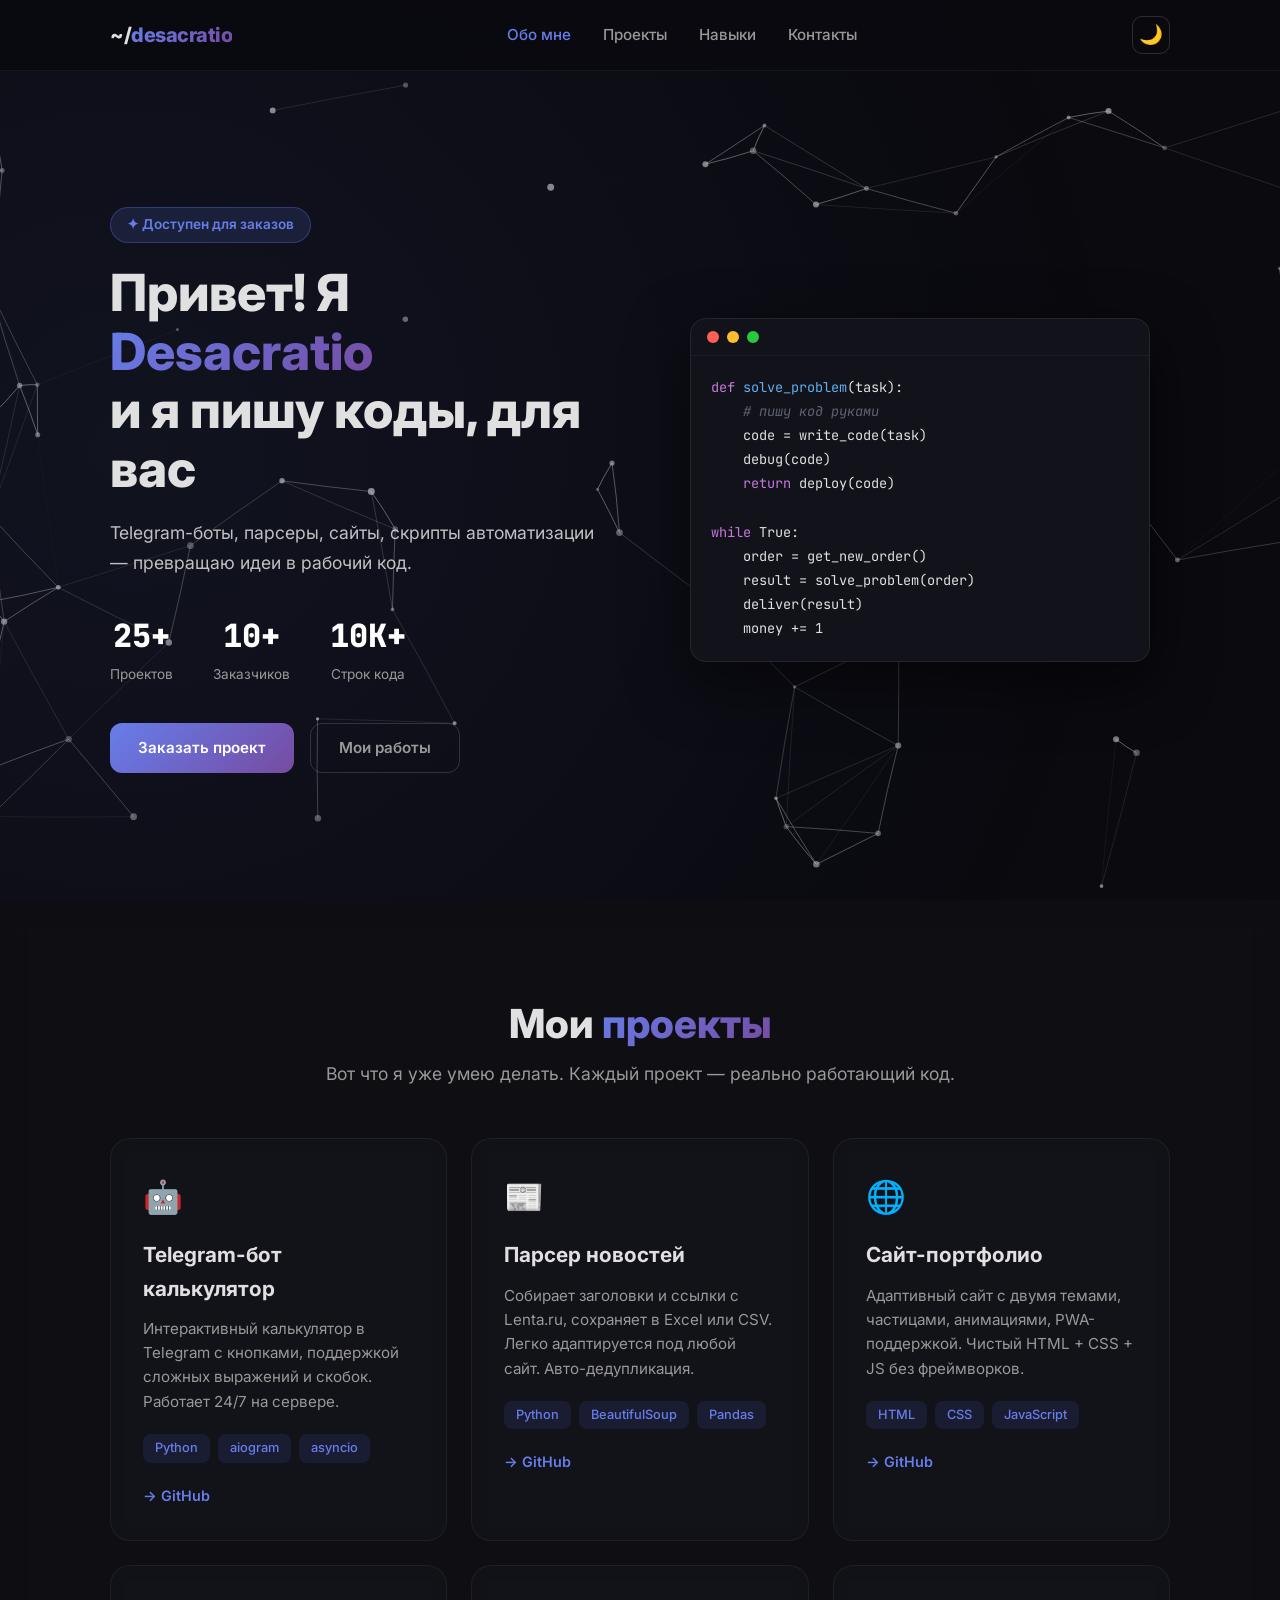
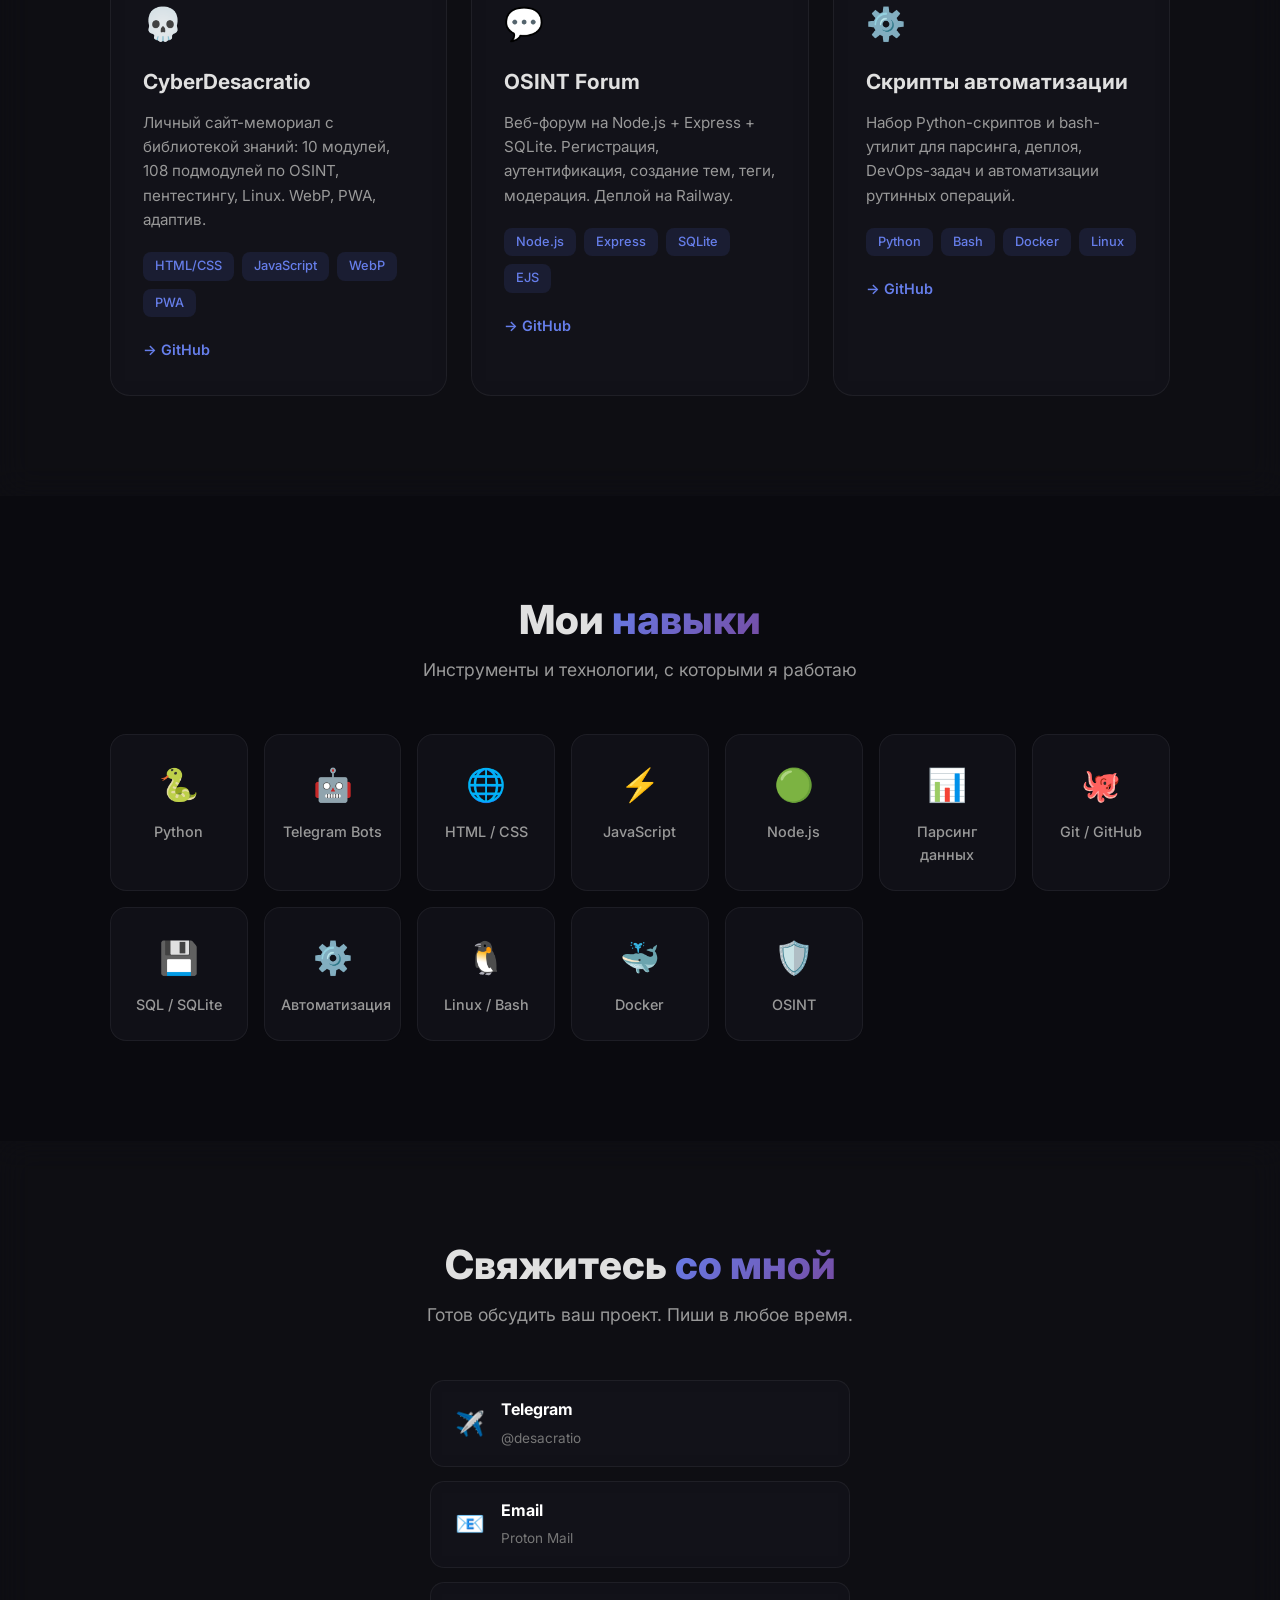
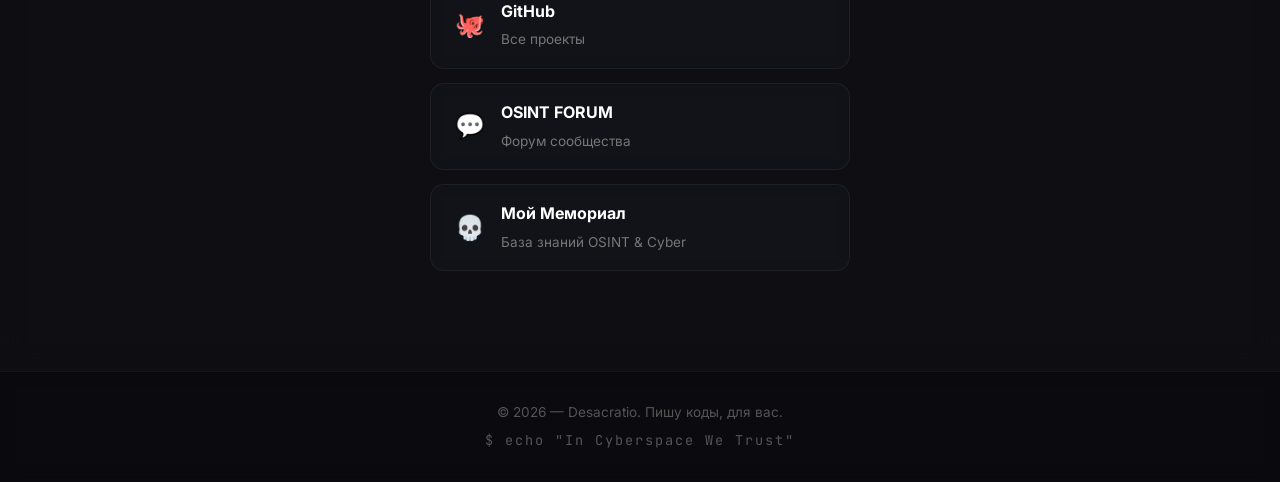
==== index.html @ 4b4a6202 "Initial commit: портфолио Desacratio" ====
<!DOCTYPE html>
<html lang="ru">
<head>
    <meta charset="UTF-8">
    <meta name="viewport" content="width=device-width, initial-scale=1.0, viewport-fit=cover">
    <meta name="theme-color" content="#0a0a0f" media="(prefers-color-scheme: dark)">
    <meta name="theme-color" content="#f0f0f8" media="(prefers-color-scheme: light)">
    <meta name="color-scheme" content="dark light">
    <meta name="description" content="Портфолио Desacratio — Telegram-боты, парсеры, сайты, скрипты автоматизации. Опыт 10+ проектов.">
    <meta name="keywords" content="программист, разработчик, Python, JavaScript, Telegram-боты, парсинг, портфолио">
    <meta name="author" content="Desacratio">
    <meta name="robots" content="index, follow">

    <!-- Favicon -->
    <link rel="icon" href="favicon.ico" sizes="any">
    <link rel="icon" href="assets/icons/favicon.svg" type="image/svg+xml">
    <link rel="apple-touch-icon" href="assets/icons/apple-touch-icon.png">
    <link rel="manifest" href="manifest.json">

    <!-- iOS / Safari -->
    <meta name="apple-mobile-web-app-capable" content="yes">
    <meta name="apple-mobile-web-app-status-bar-style" content="black-translucent">
    <meta name="apple-mobile-web-app-title" content="Desacratio">
    <meta name="format-detection" content="telephone=no">

    <!-- Windows / IE -->
    <meta name="application-name" content="Desacratio">
    <meta name="msapplication-TileColor" content="#0a0a0f">
    <meta name="msapplication-TileImage" content="assets/icons/android-chrome-192x192.png">

    <!-- Open Graph / Social -->
    <meta property="og:title" content="Desacratio — пишу коды для вас">
    <meta property="og:description" content="Telegram-боты, парсеры, сайты, скрипты автоматизации. 25+ проектов, 10+ заказчиков.">
    <meta property="og:type" content="website">
    <meta property="og:url" content="https://portfolioDesacratio.github.io/">
    <meta property="og:image" content="https://portfolioDesacratio.github.io/assets/images/og-preview.jpg">
    <meta property="og:image:width" content="1200">
    <meta property="og:image:height" content="630">
    <meta property="og:locale" content="ru_RU">

    <!-- Twitter Card -->
    <meta name="twitter:card" content="summary_large_image">
    <meta name="twitter:title" content="Desacratio — пишу коды для вас">
    <meta name="twitter:description" content="Telegram-боты, парсеры, сайты, скрипты автоматизации. 25+ проектов, 10+ заказчиков.">
    <meta name="twitter:image" content="https://portfolioDesacratio.github.io/assets/images/og-preview.jpg">

    <!-- Preload -->
    <link rel="preconnect" href="https://fonts.googleapis.com" crossorigin>
    <link rel="preconnect" href="https://fonts.gstatic.com" crossorigin>
    <link rel="preload" href="https://fonts.googleapis.com/css2?family=Inter:wght@400;500;600;700;800&family=JetBrains+Mono:wght@400;600&display=swap" as="style">

    <title>Desacratio | Пишу коды для вас</title>
    <link rel="stylesheet" href="style.css">
    <link href="https://fonts.googleapis.com/css2?family=Inter:wght@400;500;600;700;800&family=JetBrains+Mono:wght@400;600&display=swap" rel="stylesheet">
</head>
<body>
    <canvas id="particlesCanvas" aria-hidden="true"></canvas>

    <!-- ===== NAVBAR ===== -->
    <nav class="navbar" role="navigation" aria-label="Основная навигация">
        <div class="container">
            <div class="logo">~/<span class="highlight">desacratio</span></div>
            <ul class="nav-links" id="navLinks" role="menubar">
                <li role="none"><a href="#about" role="menuitem">Обо мне</a></li>
                <li role="none"><a href="#projects" role="menuitem">Проекты</a></li>
                <li role="none"><a href="#skills" role="menuitem">Навыки</a></li>
                <li role="none"><a href="#contact" role="menuitem">Контакты</a></li>
            </ul>
            <div class="nav-right">
                <button class="theme-toggle" id="themeToggle" type="button" aria-label="Сменить тему">🌙</button>
                <button class="burger" id="burgerBtn" type="button" aria-label="Открыть меню" aria-expanded="false">
                    <span></span><span></span><span></span>
                </button>
            </div>
        </div>
    </nav>

    <!-- ===== HERO ===== -->
    <section class="hero" id="about" aria-label="Главный экран">
        <div class="container">
            <div class="hero-content">
                <div class="hero-badge">✦ Доступен для заказов</div>
                <h1>Привет! Я <span class="highlight">Desacratio</span><br>и я пишу коды, для вас</h1>
                <p class="hero-subtitle">
                    Telegram-боты, парсеры, сайты, скрипты автоматизации —
                    превращаю идеи в рабочий код.
                </p>
                <div class="hero-stats">
                    <div class="stat">
                        <span class="stat-number" id="projectsCount">0</span>
                        <span class="stat-label">Проектов</span>
                    </div>
                    <div class="stat">
                        <span class="stat-number" id="clientsCount">0</span>
                        <span class="stat-label">Заказчиков</span>
                    </div>
                    <div class="stat">
                        <span class="stat-number" id="linesCount">0</span>
                        <span class="stat-label">Строк кода</span>
                    </div>
                </div>
                <div class="hero-actions">
                    <a href="#contact" class="btn btn-primary">Заказать проект</a>
                    <a href="#projects" class="btn btn-outline">Мои работы</a>
                </div>
            </div>
            <div class="hero-code">
                <div class="code-window">
                    <div class="code-header">
                        <span class="dot red"></span>
                        <span class="dot yellow"></span>
                        <span class="dot green"></span>
                    </div>
                    <pre><code><span class="keyword">def</span> <span class="function">solve_problem</span>(task):
    <span class="comment"># пишу код руками</span>
    code = write_code(task)
    debug(code)
    <span class="keyword">return</span> deploy(code)

<span class="keyword">while</span> True:
    order = get_new_order()
    result = solve_problem(order)
    deliver(result)
    money += 1</code></pre>
                </div>
            </div>
        </div>
    </section>

    <!-- ===== PROJECTS ===== -->
    <section class="projects" id="projects" aria-label="Мои проекты">
        <div class="container">
            <h2 class="section-title">Мои <span class="highlight">проекты</span></h2>
            <p class="section-subtitle">Вот что я уже умею делать. Каждый проект — реально работающий код.</p>
            <div class="projects-grid">

                <!-- 1. Telegram Bot Calculator -->
                <div class="project-card">
                    <div class="project-icon">🤖</div>
                    <h3>Telegram-бот калькулятор</h3>
                    <p class="project-desc">
                        Интерактивный калькулятор в Telegram с кнопками, поддержкой
                        сложных выражений и скобок. Работает 24/7 на сервере.
                    </p>
                    <div class="project-tech">
                        <span>Python</span>
                        <span>aiogram</span>
                        <span>asyncio</span>
                    </div>
                    <a href="https://github.com/portfolioDesacratio/ProjectsPortfolio/tree/main/telegram-bot-calculator" class="project-link" target="_blank" rel="noopener">→ GitHub</a>
                </div>

                <!-- 2. News Parser -->
                <div class="project-card">
                    <div class="project-icon">📰</div>
                    <h3>Парсер новостей</h3>
                    <p class="project-desc">
                        Собирает заголовки и ссылки с Lenta.ru, сохраняет в Excel
                        или CSV. Легко адаптируется под любой сайт. Авто-дедупликация.
                    </p>
                    <div class="project-tech">
                        <span>Python</span>
                        <span>BeautifulSoup</span>
                        <span>Pandas</span>
                    </div>
                    <a href="https://github.com/portfolioDesacratio/ProjectsPortfolio/tree/main/news-parser" class="project-link" target="_blank" rel="noopener">→ GitHub</a>
                </div>

                <!-- 3. Сайт-портфолио (этот сайт) -->
                <div class="project-card">
                    <div class="project-icon">🌐</div>
                    <h3>Сайт-портфолио</h3>
                    <p class="project-desc">
                        Адаптивный сайт с двумя темами, частицами, анимациями,
                        PWA-поддержкой. Чистый HTML + CSS + JS без фреймворков.
                    </p>
                    <div class="project-tech">
                        <span>HTML</span>
                        <span>CSS</span>
                        <span>JavaScript</span>
                    </div>
                    <a href="https://github.com/portfolioDesacratio/ProjectsPortfolio/tree/main/portfolio-site" class="project-link" target="_blank" rel="noopener">→ GitHub</a>
                </div>

                <!-- 4. CyberDesacratio (Memorial) -->
                <div class="project-card">
                    <div class="project-icon">💀</div>
                    <h3>CyberDesacratio</h3>
                    <p class="project-desc">
                        Личный сайт-мемориал с библиотекой знаний: 10 модулей,
                        108 подмодулей по OSINT, пентестингу, Linux. WebP, PWA, адаптив.
                    </p>
                    <div class="project-tech">
                        <span>HTML/CSS</span>
                        <span>JavaScript</span>
                        <span>WebP</span>
                        <span>PWA</span>
                    </div>
                    <a href="https://github.com/portfolioDesacratio/memorialDesacratio" class="project-link" target="_blank" rel="noopener">→ GitHub</a>
                </div>

                <!-- 5. OSINT Forum -->
                <div class="project-card">
                    <div class="project-icon">💬</div>
                    <h3>OSINT Forum</h3>
                    <p class="project-desc">
                        Веб-форум на Node.js + Express + SQLite. Регистрация,
                        аутентификация, создание тем, теги, модерация. Деплой на Railway.
                    </p>
                    <div class="project-tech">
                        <span>Node.js</span>
                        <span>Express</span>
                        <span>SQLite</span>
                        <span>EJS</span>
                    </div>
                    <a href="https://github.com/portfolioDesacratio?tab=repositories" class="project-link" target="_blank" rel="noopener">→ GitHub</a>
                </div>

                <!-- 6. Скрипты и утилиты -->
                <div class="project-card">
                    <div class="project-icon">⚙️</div>
                    <h3>Скрипты автоматизации</h3>
                    <p class="project-desc">
                        Набор Python-скриптов и bash-утилит для парсинга,
                        деплоя, DevOps-задач и автоматизации рутинных операций.
                    </p>
                    <div class="project-tech">
                        <span>Python</span>
                        <span>Bash</span>
                        <span>Docker</span>
                        <span>Linux</span>
                    </div>
                    <a href="https://github.com/portfolioDesacratio?tab=repositories" class="project-link" target="_blank" rel="noopener">→ GitHub</a>
                </div>

            </div>
        </div>
    </section>

    <!-- ===== SKILLS ===== -->
    <section class="skills" id="skills" aria-label="Мои навыки">
        <div class="container">
            <h2 class="section-title">Мои <span class="highlight">навыки</span></h2>
            <p class="section-subtitle">Инструменты и технологии, с которыми я работаю</p>
            <div class="skills-grid">
                <div class="skill-item">
                    <div class="skill-icon">🐍</div>
                    <span>Python</span>
                </div>
                <div class="skill-item">
                    <div class="skill-icon">🤖</div>
                    <span>Telegram Bots</span>
                </div>
                <div class="skill-item">
                    <div class="skill-icon">🌐</div>
                    <span>HTML / CSS</span>
                </div>
                <div class="skill-item">
                    <div class="skill-icon">⚡</div>
                    <span>JavaScript</span>
                </div>
                <div class="skill-item">
                    <div class="skill-icon">🟢</div>
                    <span>Node.js</span>
                </div>
                <div class="skill-item">
                    <div class="skill-icon">📊</div>
                    <span>Парсинг данных</span>
                </div>
                <div class="skill-item">
                    <div class="skill-icon">🐙</div>
                    <span>Git / GitHub</span>
                </div>
                <div class="skill-item">
                    <div class="skill-icon">💾</div>
                    <span>SQL / SQLite</span>
                </div>
                <div class="skill-item">
                    <div class="skill-icon">⚙️</div>
                    <span>Автоматизация</span>
                </div>
                <div class="skill-item">
                    <div class="skill-icon">🐧</div>
                    <span>Linux / Bash</span>
                </div>
                <div class="skill-item">
                    <div class="skill-icon">🐳</div>
                    <span>Docker</span>
                </div>
                <div class="skill-item">
                    <div class="skill-icon">🛡️</div>
                    <span>OSINT</span>
                </div>
            </div>
        </div>
    </section>

    <!-- ===== CONTACT ===== -->
    <section class="contact" id="contact" aria-label="Контакты">
        <div class="container">
            <h2 class="section-title">Свяжитесь <span class="highlight">со мной</span></h2>
            <p class="section-subtitle">Готов обсудить ваш проект. Пиши в любое время.</p>
            <div class="contact-links">

                <a href="https://t.me/desacratio" class="contact-card" target="_blank" rel="noopener">
                    <div class="contact-icon">✈️</div>
                    <div>
                        <strong>Telegram</strong>
                        <span>@desacratio</span>
                    </div>
                </a>

                <a href="mailto:aleksandrzaicev114@proton.me" class="contact-card" target="_blank" rel="noopener">
                    <div class="contact-icon">📧</div>
                    <div>
                        <strong>Email</strong>
                        <span>Proton Mail</span>
                    </div>
                </a>

                <a href="https://github.com/portfolioDesacratio" class="contact-card" target="_blank" rel="noopener">
                    <div class="contact-icon">🐙</div>
                    <div>
                        <strong>GitHub</strong>
                        <span>Все проекты</span>
                    </div>
                </a>

                <a href="https://osint-forum-production.up.railway.app/" class="contact-card" target="_blank" rel="noopener">
                    <div class="contact-icon">💬</div>
                    <div>
                        <strong>OSINT FORUM</strong>
                        <span>Форум сообщества</span>
                    </div>
                </a>

                <a href="https://memorialDesacratio.github.io/" class="contact-card" target="_blank" rel="noopener">
                    <div class="contact-icon">💀</div>
                    <div>
                        <strong>Мой Мемориал</strong>
                        <span>База знаний OSINT & Cyber</span>
                    </div>
                </a>

            </div>
        </div>
    </section>

    <!-- ===== FOOTER ===== -->
    <footer class="footer" role="contentinfo">
        <div class="container">
            <p>&copy; 2026 — Desacratio. Пишу коды, для вас.</p>
            <p class="footer-motto">$ echo "In Cyberspace We Trust"</p>
        </div>
    </footer>

    <!-- ===== MODAL ===== -->
    <div class="modal-overlay" id="projectModal" role="dialog" aria-modal="true" aria-label="Детали проекта">
        <div class="modal">
            <div class="modal-header">
                <h2 id="modalTitle">Проект</h2>
                <button class="modal-close" id="modalClose" aria-label="Закрыть">&times;</button>
            </div>
            <div class="modal-body" id="modalBody">
            </div>
        </div>
    </div>

    <script src="script.js"></script>
    <script>
    if ('serviceWorker' in navigator) {
        navigator.serviceWorker.register('/sw.js');
    }
    </script>
</body>
</html>
---- style.css ----
/* ===== СБРОС ===== */
*, *::before, *::after {
    margin: 0;
    padding: 0;
    box-sizing: border-box;
}

html {
    scroll-behavior: smooth;
    -webkit-text-size-adjust: 100%;
    -moz-text-size-adjust: 100%;
    text-size-adjust: 100%;
}

/* ===== ТЕМЫ ===== */
:root {
    --bg: #0a0a0f;
    --bg-soft: #12121a;
    --text: #e0e0e0;
    --text-muted: #999;
    --text-dim: #777;
    --border: rgba(255,255,255,0.06);
    --border-light: rgba(255,255,255,0.15);
    --card-bg: rgba(18,18,26,0.78);
    --card-bg-solid: #12121a;
    --nav-bg: rgba(10,10,15,0.88);
    --nav-border: rgba(255,255,255,0.05);
    --burger-color: #fff;
    --hero-glow: rgba(102,126,234,0.08);
    --shadow: 0 12px 40px rgba(0,0,0,0.5);
    --footer-border: rgba(255,255,255,0.05);
    --footer-text: #555;
    --code-bg: #12121a;
    --code-border: rgba(255,255,255,0.08);
    --code-text: #e0e0e0;
    --stat-color: #fff;
    --section-alt: rgba(255,255,255,0.02);
    --tag-bg: rgba(102,126,234,0.12);
    --skill-hover: rgba(102,126,234,0.3);
    --contact-bg: rgba(18,18,26,0.78);
    --contact-border: rgba(255,255,255,0.06);
    --contact-strong: #fff;
    --accent1: #667eea;
    --accent2: #764ba2;
    --accent-gradient: linear-gradient(135deg, #667eea, #764ba2);
    --selection: rgba(102,126,234,0.3);
    --scrollbar-bg: #0a0a0f;
    --scrollbar-thumb: #333;
    --modal-bg: rgba(0,0,0,0.8);
    --glass-blur: 16px;
    --sat: env(safe-area-inset-top, 0px);
    --sar: env(safe-area-inset-right, 0px);
    --sab: env(safe-area-inset-bottom, 0px);
    --sal: env(safe-area-inset-left, 0px);
}

body[data-theme="light"] {
    --bg: #f0f0f8;
    --bg-soft: #ffffff;
    --text: #1a1a2e;
    --text-muted: #555;
    --text-dim: #888;
    --border: rgba(0,0,0,0.08);
    --border-light: rgba(0,0,0,0.12);
    --card-bg: rgba(255,255,255,0.88);
    --card-bg-solid: #ffffff;
    --nav-bg: rgba(240,240,248,0.92);
    --nav-border: rgba(0,0,0,0.06);
    --burger-color: #1a1a2e;
    --hero-glow: rgba(102,126,234,0.05);
    --shadow: 0 12px 40px rgba(0,0,0,0.08);
    --footer-border: rgba(0,0,0,0.06);
    --footer-text: #999;
    --code-bg: #f5f5ff;
    --code-border: rgba(0,0,0,0.08);
    --code-text: #1a1a2e;
    --stat-color: #1a1a2e;
    --section-alt: rgba(0,0,0,0.02);
    --tag-bg: rgba(102,126,234,0.08);
    --skill-hover: rgba(102,126,234,0.2);
    --contact-bg: rgba(255,255,255,0.9);
    --contact-border: rgba(0,0,0,0.08);
    --contact-strong: #1a1a2e;
    --selection: rgba(102,126,234,0.2);
    --scrollbar-bg: #f0f0f8;
    --scrollbar-thumb: #ccc;
    --modal-bg: rgba(0,0,0,0.5);
}

body {
    font-family: 'Inter', -apple-system, BlinkMacSystemFont, 'Segoe UI', Roboto, sans-serif;
    background: var(--bg);
    color: var(--text);
    line-height: 1.6;
    overflow-x: hidden;
    transition: background 0.3s ease, color 0.3s ease;
    min-height: 100vh;
    min-height: 100dvh;
    padding-top: var(--sat);
    padding-right: var(--sar);
    padding-bottom: var(--sab);
    padding-left: var(--sal);
}

/* ===== СКРОЛЛБАР ===== */
::-webkit-scrollbar { width: 8px; }
::-webkit-scrollbar-track { background: var(--scrollbar-bg); }
::-webkit-scrollbar-thumb { background: var(--scrollbar-thumb); border-radius: 4px; }
::-webkit-scrollbar-thumb:hover { background: var(--accent1); }
::selection { background: var(--selection); }

/* ===== ЧАСТИЦЫ ===== */
#particlesCanvas {
    position: fixed;
    top: 0;
    left: 0;
    width: 100%;
    height: 100%;
    z-index: 0;
    pointer-events: none;
    opacity: 0.75;
    transition: opacity 0.3s;
    will-change: transform;
}

/* ===== КОНТЕЙНЕР ===== */
.container {
    max-width: 1100px;
    margin: 0 auto;
    padding: 0 20px;
    position: relative;
    z-index: 1;
}

/* ===== АКЦЕНТ ===== */
.highlight {
    background: linear-gradient(135deg, #667eea, #764ba2);
    -webkit-background-clip: text;
    -webkit-text-fill-color: transparent;
    background-clip: text;
}

/* ===== ЗАГОЛОВКИ ===== */
.section-title {
    font-size: 2.5rem;
    font-weight: 800;
    text-align: center;
    margin-bottom: 12px;
    line-height: 1.2;
}

.section-subtitle {
    text-align: center;
    color: var(--text-muted);
    font-size: 1.1rem;
    margin-bottom: 50px;
}

/* ========== NAVBAR ========== */
.navbar {
    position: fixed;
    top: 0;
    left: 0;
    right: 0;
    z-index: 1000;
    background: var(--nav-bg);
    backdrop-filter: blur(20px) saturate(1.2);
    -webkit-backdrop-filter: blur(20px) saturate(1.2);
    border-bottom: 1px solid var(--nav-border);
    padding: 16px 0;
    padding-top: calc(16px + var(--sat));
    transition: background 0.3s, border-color 0.3s;
}

.navbar .container {
    display: flex;
    justify-content: space-between;
    align-items: center;
}

.logo {
    font-size: 1.25rem;
    font-weight: 800;
    color: var(--text);
    letter-spacing: -0.5px;
}

.nav-links {
    display: flex;
    list-style: none;
    gap: 32px;
}

.nav-links a {
    text-decoration: none;
    color: var(--text-muted);
    font-weight: 500;
    font-size: 0.95rem;
    transition: color 0.3s;
    position: relative;
    -webkit-tap-highlight-color: transparent;
}

.nav-links a::after {
    content: '';
    position: absolute;
    bottom: -4px;
    left: 0;
    width: 0;
    height: 2px;
    background: var(--accent-gradient);
    transition: width 0.3s ease;
    border-radius: 1px;
}

.nav-links a:hover { color: var(--accent1); }
.nav-links a:hover::after { width: 100%; }

.nav-links a:focus-visible {
    outline: 2px solid var(--accent1);
    outline-offset: 4px;
    border-radius: 4px;
}

.nav-right {
    display: flex;
    align-items: center;
    gap: 8px;
}

/* Кнопка темы */
.theme-toggle {
    width: 38px;
    height: 38px;
    border-radius: 10px;
    border: 1px solid var(--border-light);
    background: transparent;
    color: var(--text);
    font-size: 1.2rem;
    cursor: pointer;
    display: grid;
    place-items: center;
    transition: border-color 0.2s, transform 0.2s;
    line-height: 1;
    -webkit-tap-highlight-color: transparent;
    user-select: none;
}

.theme-toggle:hover {
    border-color: var(--accent1);
    transform: translateY(-1px);
}

.theme-toggle:active {
    transform: scale(0.95);
}

/* Бургер */
.burger {
    display: none;
    flex-direction: column;
    gap: 5px;
    background: none;
    border: none;
    cursor: pointer;
    padding: 4px;
    -webkit-tap-highlight-color: transparent;
}

.burger span {
    display: block;
    width: 24px;
    height: 2px;
    background: var(--burger-color);
    border-radius: 2px;
    transition: 0.3s ease;
}

.burger.active span:nth-child(1) {
    transform: rotate(45deg) translate(5px, 5px);
}

.burger.active span:nth-child(2) {
    opacity: 0;
}

.burger.active span:nth-child(3) {
    transform: rotate(-45deg) translate(5px, -5px);
}

/* ========== HERO ========== */
.hero {
    min-height: 100vh;
    min-height: 100dvh;
    display: flex;
    align-items: center;
    padding-top: 80px;
    position: relative;
    overflow: hidden;
}

.hero::before {
    content: '';
    position: absolute;
    top: -50%;
    left: -50%;
    width: 200%;
    height: 200%;
    background: radial-gradient(circle at 30% 50%, var(--hero-glow), transparent 50%);
    pointer-events: none;
    z-index: 0;
}

.hero .container {
    display: grid;
    grid-template-columns: 1fr 1fr;
    gap: 60px;
    align-items: center;
    position: relative;
}

.hero-content {
    animation: fadeInUp 0.8s ease;
}

.hero-badge {
    display: inline-block;
    padding: 6px 16px;
    border-radius: 100px;
    background: rgba(102, 126, 234, 0.15);
    color: var(--accent1);
    font-size: 0.85rem;
    font-weight: 600;
    margin-bottom: 20px;
    border: 1px solid rgba(102, 126, 234, 0.3);
    backdrop-filter: blur(10px);
    -webkit-backdrop-filter: blur(10px);
}

.hero h1 {
    font-size: clamp(2rem, 4vw, 3.5rem);
    font-weight: 800;
    line-height: 1.15;
    margin-bottom: 20px;
    color: var(--text);
}

.hero-subtitle {
    font-size: 1.1rem;
    color: var(--text);
    opacity: 0.85;
    max-width: 500px;
    margin-bottom: 32px;
    line-height: 1.7;
}

.hero-stats {
    display: flex;
    gap: 40px;
    margin-bottom: 36px;
}

.stat { text-align: center; }

.stat-number {
    display: block;
    font-size: clamp(1.5rem, 3vw, 2rem);
    font-weight: 800;
    color: var(--stat-color);
    font-family: 'JetBrains Mono', monospace;
}

.stat-label {
    font-size: 0.85rem;
    color: var(--text-muted);
}

.hero-actions {
    display: flex;
    gap: 16px;
    flex-wrap: wrap;
}

.btn {
    padding: 12px 28px;
    border-radius: 12px;
    font-weight: 600;
    font-size: 0.95rem;
    text-decoration: none;
    transition: all 0.3s cubic-bezier(0.4, 0, 0.2, 1);
    cursor: pointer;
    display: inline-flex;
    align-items: center;
    gap: 8px;
    -webkit-tap-highlight-color: transparent;
    user-select: none;
}

.btn-primary {
    background: linear-gradient(135deg, #667eea, #764ba2);
    color: #fff;
    border: none;
}

.btn-primary:hover {
    transform: translateY(-2px);
    box-shadow: 0 8px 30px rgba(102, 126, 234, 0.4);
}

.btn-primary:active {
    transform: translateY(0) scale(0.98);
}

.btn-outline {
    background: transparent;
    color: var(--text-muted);
    border: 1px solid var(--border-light);
}

.btn-outline:hover {
    border-color: var(--accent1);
    color: var(--text);
    background: var(--tag-bg);
}

/* Окно с кодом */
.hero-code {
    display: flex;
    justify-content: center;
}

.code-window {
    background: var(--code-bg);
    border-radius: 16px;
    border: 1px solid var(--code-border);
    overflow: hidden;
    width: 100%;
    max-width: 460px;
    box-shadow: 0 20px 60px rgba(0, 0, 0, 0.5);
    transition: background 0.3s, border-color 0.3s;
    backdrop-filter: blur(10px);
    -webkit-backdrop-filter: blur(10px);
}

.code-header {
    padding: 12px 16px;
    display: flex;
    gap: 8px;
    border-bottom: 1px solid var(--nav-border);
}

.dot { width: 12px; height: 12px; border-radius: 50%; }
.dot.red { background: #ff5f56; }
.dot.yellow { background: #ffbd2e; }
.dot.green { background: #27c93f; }

.code-window pre {
    padding: 20px;
    font-size: 0.85rem;
    line-height: 1.7;
    overflow-x: auto;
    overflow-x: overlay;
}

.code-window code {
    font-family: 'JetBrains Mono', 'Fira Code', monospace;
    color: var(--code-text);
}

.keyword { color: #c678dd; }
.function { color: #61afef; }
.comment { color: #5c6370; font-style: italic; }

/* ========== PROJECTS ========== */
.projects {
    padding: 100px 0;
    background: var(--section-alt);
    backdrop-filter: blur(var(--glass-blur));
    -webkit-backdrop-filter: blur(var(--glass-blur));
}

.projects-grid {
    display: grid;
    grid-template-columns: repeat(auto-fit, minmax(300px, 1fr));
    gap: 24px;
}

.project-card {
    background: var(--card-bg);
    border: 1px solid var(--border);
    border-radius: 20px;
    padding: 32px;
    transition: all 0.3s cubic-bezier(0.4, 0, 0.2, 1);
    position: relative;
    overflow: hidden;
    backdrop-filter: blur(12px);
    -webkit-backdrop-filter: blur(12px);
}

.project-card::before {
    content: '';
    position: absolute;
    top: 0;
    left: 0;
    right: 0;
    height: 3px;
    background: linear-gradient(90deg, #667eea, #764ba2);
    opacity: 0;
    transition: opacity 0.3s;
}

.project-card:hover {
    transform: translateY(-4px);
    border-color: rgba(102, 126, 234, 0.3);
    box-shadow: var(--shadow);
}

.project-card:hover::before { opacity: 1; }

.project-icon {
    font-size: 2rem;
    margin-bottom: 16px;
}

.project-card h3 {
    font-size: 1.3rem;
    font-weight: 700;
    margin-bottom: 12px;
    color: var(--text);
}

.project-desc {
    color: var(--text-muted);
    font-size: 0.95rem;
    margin-bottom: 20px;
    line-height: 1.6;
}

.project-tech {
    display: flex;
    flex-wrap: wrap;
    gap: 8px;
    margin-bottom: 20px;
}

.project-tech span {
    padding: 4px 12px;
    border-radius: 8px;
    background: var(--tag-bg);
    color: var(--accent1);
    font-size: 0.8rem;
    font-weight: 500;
}

.project-link {
    color: var(--accent1);
    text-decoration: none;
    font-weight: 600;
    font-size: 0.9rem;
    transition: gap 0.3s ease;
    display: inline-flex;
    align-items: center;
    gap: 4px;
}

.project-card:hover .project-link {
    gap: 8px;
}

/* ========== SKILLS ========== */
.skills {
    padding: 100px 0;
}

.skills-grid {
    display: grid;
    grid-template-columns: repeat(auto-fit, minmax(130px, 1fr));
    gap: 16px;
}

.skill-item {
    background: var(--card-bg);
    border: 1px solid var(--border);
    border-radius: 16px;
    padding: 24px 16px;
    text-align: center;
    transition: all 0.3s cubic-bezier(0.4, 0, 0.2, 1);
    cursor: default;
    backdrop-filter: blur(10px);
    -webkit-backdrop-filter: blur(10px);
}

.skill-item:hover {
    border-color: rgba(102, 126, 234, 0.3);
    transform: translateY(-3px);
    box-shadow: 0 8px 25px rgba(102,126,234,0.1);
}

.skill-icon {
    font-size: 2rem;
    margin-bottom: 10px;
}

.skill-item span {
    display: block;
    font-weight: 500;
    font-size: 0.9rem;
    color: var(--text-muted);
}

/* ========== CONTACT ========== */
.contact {
    padding: 100px 0;
    background: var(--section-alt);
    backdrop-filter: blur(var(--glass-blur));
    -webkit-backdrop-filter: blur(var(--glass-blur));
}

.contact-links {
    display: flex;
    flex-direction: column;
    gap: 14px;
    max-width: 420px;
    margin: 0 auto;
}

.contact-card {
    display: flex;
    align-items: center;
    gap: 16px;
    padding: 16px 24px;
    background: var(--contact-bg);
    border: 1px solid var(--contact-border);
    border-radius: 14px;
    text-decoration: none;
    transition: all 0.3s cubic-bezier(0.4, 0, 0.2, 1);
    backdrop-filter: blur(10px);
    -webkit-backdrop-filter: blur(10px);
    -webkit-tap-highlight-color: transparent;
}

.contact-card:hover {
    border-color: rgba(102, 126, 234, 0.3);
    transform: translateX(6px);
    box-shadow: 0 4px 20px rgba(102,126,234,0.1);
}

.contact-card:active {
    transform: translateX(3px) scale(0.99);
}

.contact-icon {
    font-size: 1.5rem;
    flex-shrink: 0;
}

.contact-card strong {
    display: block;
    color: var(--contact-strong);
    font-size: 1rem;
    margin-bottom: 2px;
}

.contact-card span {
    color: var(--text-dim);
    font-size: 0.85rem;
}

/* ========== MODAL ========== */
.modal-overlay {
    display: none;
    position: fixed;
    top: 0; left: 0; right: 0; bottom: 0;
    background: var(--modal-bg);
    backdrop-filter: blur(8px);
    -webkit-backdrop-filter: blur(8px);
    z-index: 2000;
    align-items: center;
    justify-content: center;
    padding: 20px;
    padding-top: calc(20px + var(--sat));
    padding-bottom: calc(20px + var(--sab));
}

.modal-overlay.active {
    display: flex;
}

.modal {
    background: var(--card-bg-solid);
    border: 1px solid var(--border);
    border-radius: 24px;
    max-width: 560px;
    width: 100%;
    max-height: 80vh;
    max-height: 80dvh;
    overflow-y: auto;
    overflow-y: overlay;
    box-shadow: 0 30px 80px rgba(0,0,0,0.5);
    animation: modalIn 0.3s cubic-bezier(0.4, 0, 0.2, 1);
    overscroll-behavior: contain;
    -webkit-overflow-scrolling: touch;
}

.modal-header {
    display: flex;
    align-items: center;
    justify-content: space-between;
    padding: 24px 28px 16px;
    border-bottom: 1px solid var(--border);
    position: sticky;
    top: 0;
    background: var(--card-bg-solid);
    z-index: 1;
    border-radius: 24px 24px 0 0;
}

.modal-header h2 {
    font-size: 1.4rem;
    font-weight: 700;
    color: var(--text);
}

.modal-close {
    width: 36px;
    height: 36px;
    border-radius: 10px;
    border: 1px solid var(--border);
    background: transparent;
    color: var(--text-muted);
    font-size: 1.5rem;
    cursor: pointer;
    display: grid;
    place-items: center;
    transition: all 0.2s ease;
    line-height: 1;
}

.modal-close:hover {
    background: var(--section-alt);
    color: var(--text);
    border-color: var(--accent1);
}

.modal-body {
    padding: 24px 28px 32px;
}

.modal-body::-webkit-scrollbar { width: 6px; }
.modal-body::-webkit-scrollbar-track { background: transparent; }
.modal-body::-webkit-scrollbar-thumb { background: var(--border-light); border-radius: 3px; }

/* ========== FOOTER ========== */
.footer {
    padding: 30px 0;
    padding-bottom: calc(30px + var(--sab));
    text-align: center;
    border-top: 1px solid var(--footer-border);
    backdrop-filter: blur(10px);
    -webkit-backdrop-filter: blur(10px);
}

.footer p {
    color: var(--footer-text);
    font-size: 0.85rem;
}

.footer-motto {
    margin-top: 6px;
    font-family: 'JetBrains Mono', monospace;
    color: var(--accent1);
    font-size: 0.8rem;
    letter-spacing: 2px;
}

/* ========== АНИМАЦИИ ========== */
@keyframes fadeInUp {
    from { opacity: 0; transform: translateY(30px); }
    to { opacity: 1; transform: translateY(0); }
}

@keyframes modalIn {
    from { opacity: 0; transform: scale(0.95) translateY(20px); }
    to { opacity: 1; transform: scale(1) translateY(0); }
}

.project-card:nth-child(1) { animation: fadeInUp 0.6s ease forwards; animation-delay: 0s; opacity: 0; }
.project-card:nth-child(2) { animation: fadeInUp 0.6s ease forwards; animation-delay: 0.08s; opacity: 0; }
.project-card:nth-child(3) { animation: fadeInUp 0.6s ease forwards; animation-delay: 0.16s; opacity: 0; }
.project-card:nth-child(4) { animation: fadeInUp 0.6s ease forwards; animation-delay: 0.24s; opacity: 0; }
.project-card:nth-child(5) { animation: fadeInUp 0.6s ease forwards; animation-delay: 0.32s; opacity: 0; }
.project-card:nth-child(6) { animation: fadeInUp 0.6s ease forwards; animation-delay: 0.40s; opacity: 0; }

@media (prefers-reduced-motion: reduce) {
    *, *::before, *::after {
        animation-duration: 0.01ms !important;
        animation-iteration-count: 1 !important;
        transition-duration: 0.01ms !important;
    }
    html { scroll-behavior: auto; }
}

/* ========== АДАПТИВНОСТЬ ========== */

/* Планшеты */
@media (max-width: 1023px) {
    .hero .container { gap: 40px; }
    .section-title { font-size: 2.2rem; }
}

@media (max-width: 900px) {
    .hero .container {
        grid-template-columns: 1fr;
        gap: 40px;
    }
    .hero h1 { font-size: 2.5rem; }
    .hero-code { display: none; }
    .hero-stats { gap: 20px; }
}

@media (max-width: 768px) {
    .hero-content { animation: none; }
    .hero h1 { font-size: clamp(1.8rem, 6vw, 2.4rem); }
    .hero-subtitle { font-size: 1rem; }
    .hero-stats { gap: 16px; }

    .nav-links {
        display: none;
        position: absolute;
        top: 100%;
        left: 0;
        right: 0;
        background: var(--nav-bg);
        flex-direction: column;
        padding: 20px;
        padding-bottom: calc(20px + var(--sab));
        gap: 14px;
        border-bottom: 1px solid var(--nav-border);
        backdrop-filter: blur(20px);
        -webkit-backdrop-filter: blur(20px);
    }

    .nav-links.active { display: flex; }
    .burger { display: flex; }

    .section-title { font-size: 1.8rem; }
    .section-subtitle { font-size: 1rem; margin-bottom: 30px; }
    .projects-grid { grid-template-columns: 1fr; }
    .skills-grid { grid-template-columns: repeat(2, 1fr); gap: 12px; }
    .projects { padding: 60px 0; }
    .skills { padding: 60px 0; }
    .contact { padding: 60px 0; }

    .modal { max-height: 90vh; max-height: 90dvh; margin: 0 10px; }
    .modal-header { padding: 20px 20px 14px; }
    .modal-body { padding: 16px 20px 24px; }
}

@media (max-width: 480px) {
    .hero h1 { font-size: 1.6rem; }
    .hero-actions { flex-direction: column; }
    .hero-actions .btn { text-align: center; justify-content: center; width: 100%; }
    .hero-stats { gap: 12px; }
    .stat-number { font-size: 1.3rem; }
    .stat-label { font-size: 0.75rem; }
    .skills-grid { grid-template-columns: repeat(2, 1fr); gap: 10px; }
    .skill-item { padding: 18px 12px; }
}

/* Landscape на телефонах */
@media (max-height: 500px) and (orientation: landscape) {
    .hero { min-height: 120vh; min-height: 120dvh; }
}

/* iPhone X+ safe areas */
@supports (padding-top: env(safe-area-inset-top)) {
    .modal-overlay {
        padding-left: calc(20px + var(--sal));
        padding-right: calc(20px + var(--sar));
    }
    .modal-header {
        padding-top: calc(24px + var(--sat));
    }
}

/* Touch targets для мобильных */
@media (pointer: coarse) {
    .nav-links a { padding: 8px 0; }
    .theme-toggle { width: 44px; height: 44px; }
    .burger span { width: 28px; height: 3px; }
    .contact-card { padding: 18px 24px; }
}
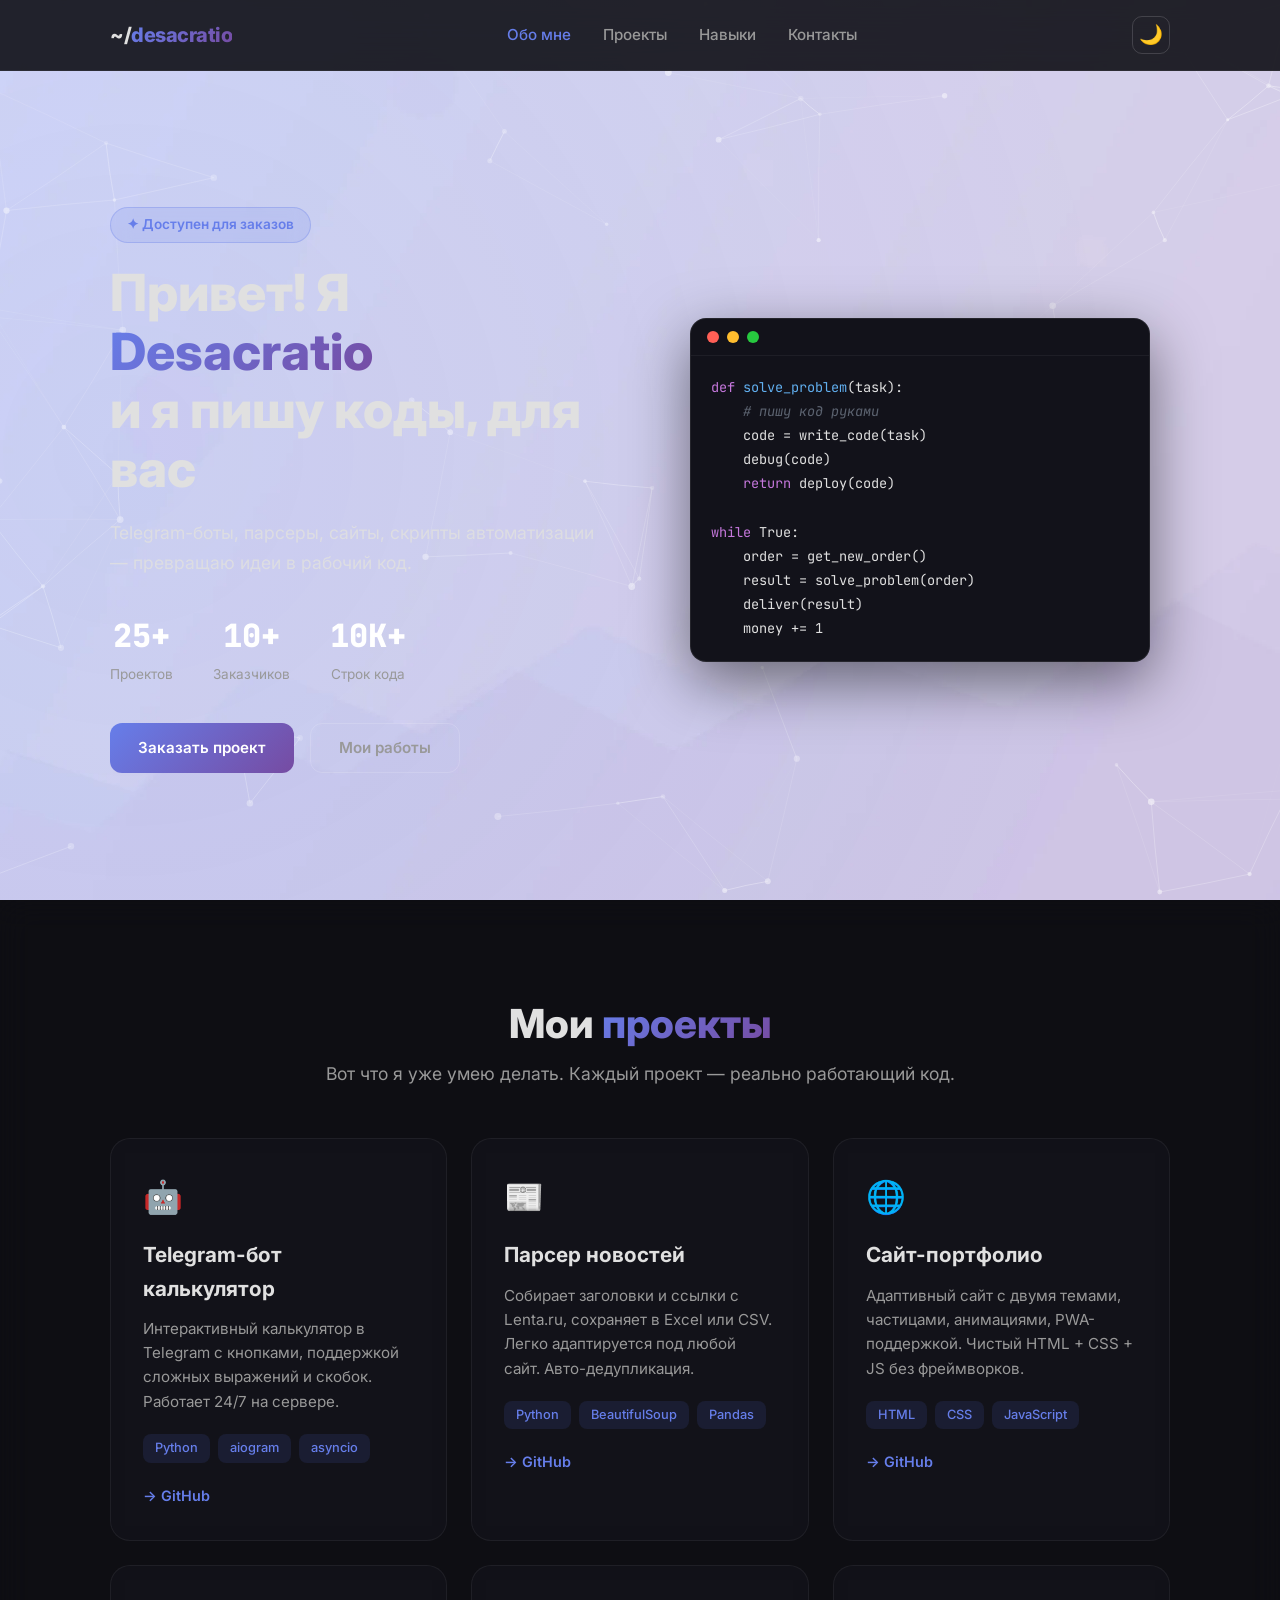
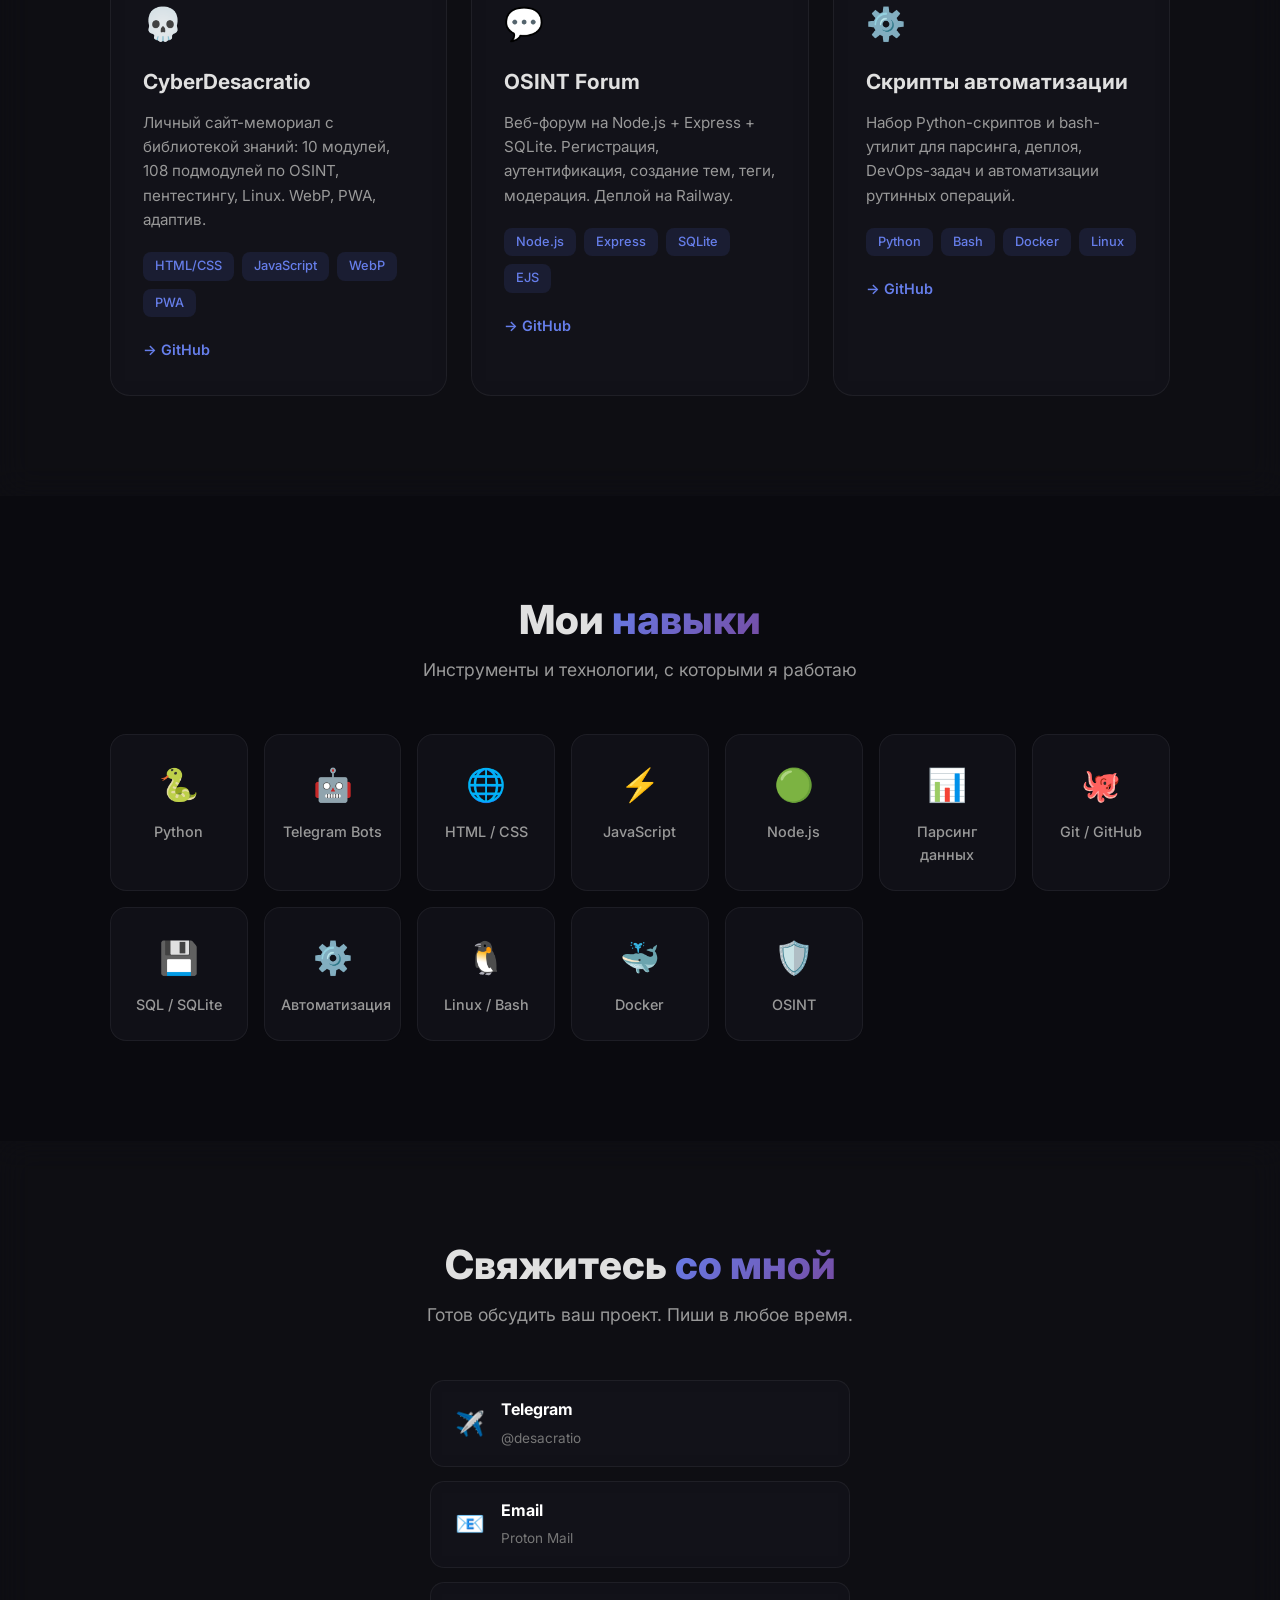
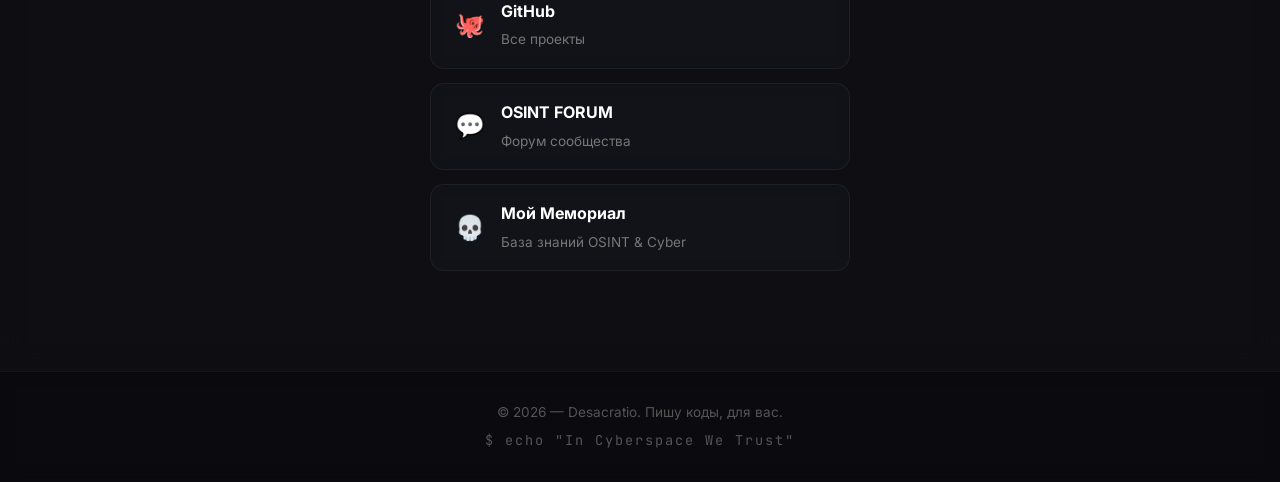
==== commit 1d8601d2: "fix: search opens modal, scroll reveal removed, backgrounds simplified with bg-color fallback" ====
--- a/index.html
+++ b/index.html
@@ -366,10 +366,16 @@
         </div>
     </div>
 
+    <!-- Кнопка наверх -->
+    <button class="back-to-top" id="backToTop" aria-label="Наверх">
+        <svg viewBox="0 0 24 24"><polyline points="18 15 12 9 6 15"/></svg>
+    </button>
+
     <script src="script.js"></script>
     <script>
+    window.addEventListener('beforeinstallprompt', function(e) { e.preventDefault(); });
     if ('serviceWorker' in navigator) {
-        navigator.serviceWorker.register('/sw.js');
+        navigator.serviceWorker.register('/sw.js').catch(function(){});
     }
     </script>
 </body>
--- a/style.css
+++ b/style.css
@@ -89,17 +89,54 @@
 
 body {
     font-family: 'Inter', -apple-system, BlinkMacSystemFont, 'Segoe UI', Roboto, sans-serif;
-    background: var(--bg);
     color: var(--text);
     line-height: 1.6;
     overflow-x: hidden;
-    transition: background 0.3s ease, color 0.3s ease;
+    transition: color 0.3s ease;
     min-height: 100vh;
     min-height: 100dvh;
     padding-top: var(--sat);
     padding-right: var(--sar);
     padding-bottom: var(--sab);
     padding-left: var(--sal);
+    background-attachment: fixed;
+    background-size: cover;
+    background-position: center;
+    background-repeat: no-repeat;
+    background-color: #0a0a0f;
+}
+body[data-theme="light"] {
+    background-color: #f0f0f8;
+}
+
+/* Десктоп (>= 1024px) */
+@media (min-width: 1024px) {
+    body {
+        background-image: url('assets/images/anime-bg-dark-desktop.webp');
+    }
+    body[data-theme="light"] {
+        background-image: url('assets/images/anime-bg-light-desktop.webp');
+    }
+}
+
+/* Планшет (768px — 1023px) */
+@media (min-width: 768px) and (max-width: 1023px) {
+    body {
+        background-image: url('assets/images/anime-bg-dark-tablet.webp');
+    }
+    body[data-theme="light"] {
+        background-image: url('assets/images/anime-bg-light-tablet.webp');
+    }
+}
+
+/* Телефон (< 768px) */
+@media (max-width: 767px) {
+    body {
+        background-image: url('assets/images/anime-bg-dark-mobile.webp');
+    }
+    body[data-theme="light"] {
+        background-image: url('assets/images/anime-bg-light-mobile.webp');
+    }
 }
 
 /* ===== СКРОЛЛБАР ===== */
@@ -791,6 +828,64 @@
 .project-card:nth-child(5) { animation: fadeInUp 0.6s ease forwards; animation-delay: 0.32s; opacity: 0; }
 .project-card:nth-child(6) { animation: fadeInUp 0.6s ease forwards; animation-delay: 0.40s; opacity: 0; }
 
+/* ========== КНОПКА НАВЕРХ ========== */
+.back-to-top {
+    position: fixed;
+    bottom: calc(30px + var(--sab, 0px));
+    right: 30px;
+    width: 48px;
+    height: 48px;
+    border-radius: 50%;
+    background: var(--accent-gradient);
+    color: #fff;
+    border: none;
+    cursor: pointer;
+    font-size: 20px;
+    display: flex;
+    align-items: center;
+    justify-content: center;
+    z-index: 1000;
+    opacity: 0;
+    transform: translateY(20px) scale(0.8);
+    pointer-events: none;
+    transition: opacity 0.4s ease, transform 0.4s ease, box-shadow 0.3s ease;
+    box-shadow: 0 4px 20px rgba(102,126,234,0.3);
+    backdrop-filter: blur(8px);
+    -webkit-backdrop-filter: blur(8px);
+    border: 1px solid rgba(255,255,255,0.1);
+}
+.back-to-top.visible {
+    opacity: 1;
+    transform: translateY(0) scale(1);
+    pointer-events: auto;
+}
+.back-to-top:hover {
+    box-shadow: 0 6px 30px rgba(102,126,234,0.5);
+    transform: translateY(-2px) scale(1.05);
+}
+.back-to-top:active {
+    transform: translateY(0) scale(0.95);
+}
+.back-to-top svg {
+    width: 22px;
+    height: 22px;
+    fill: none;
+    stroke: currentColor;
+    stroke-width: 2;
+    stroke-linecap: round;
+    stroke-linejoin: round;
+}
+
+@media (max-width: 480px) {
+    .back-to-top {
+        width: 42px;
+        height: 42px;
+        right: 16px;
+        bottom: calc(20px + var(--sab, 0px));
+        font-size: 18px;
+    }
+}
+
 @media (prefers-reduced-motion: reduce) {
     *, *::before, *::after {
         animation-duration: 0.01ms !important;
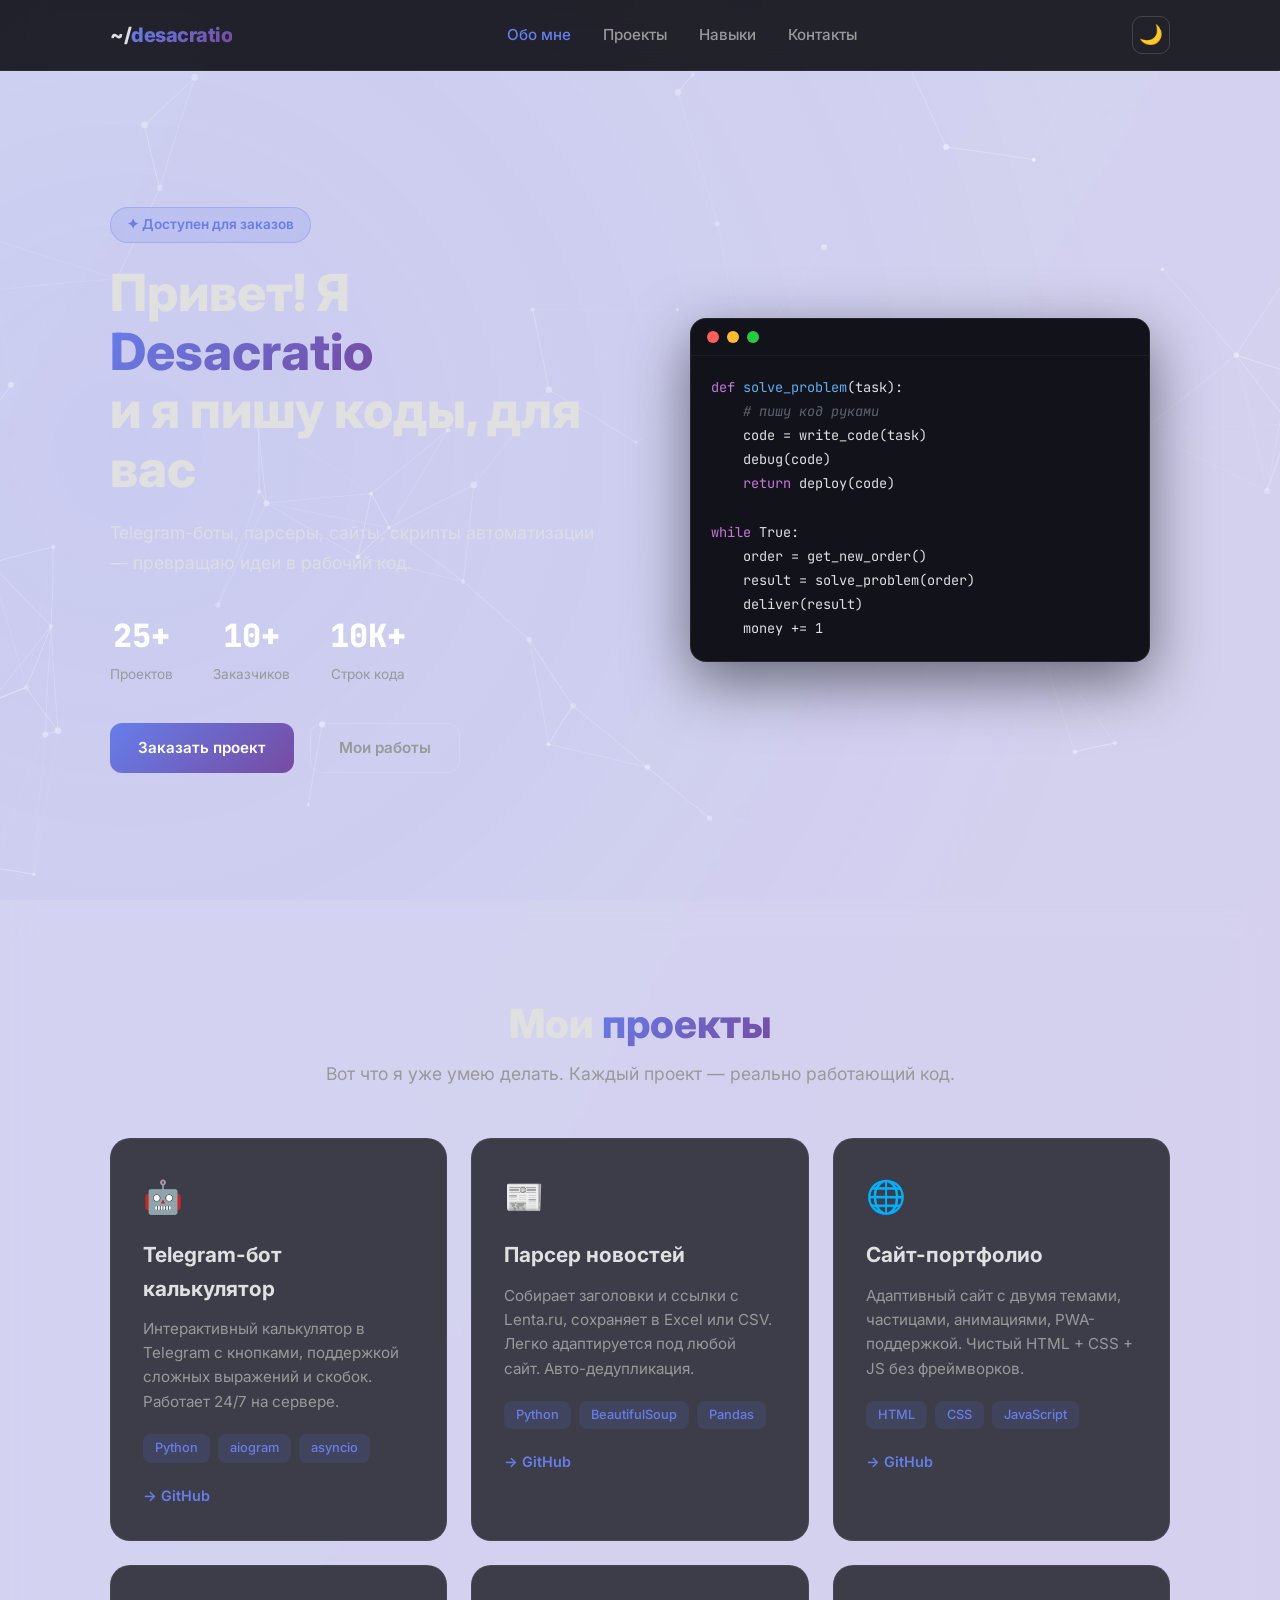
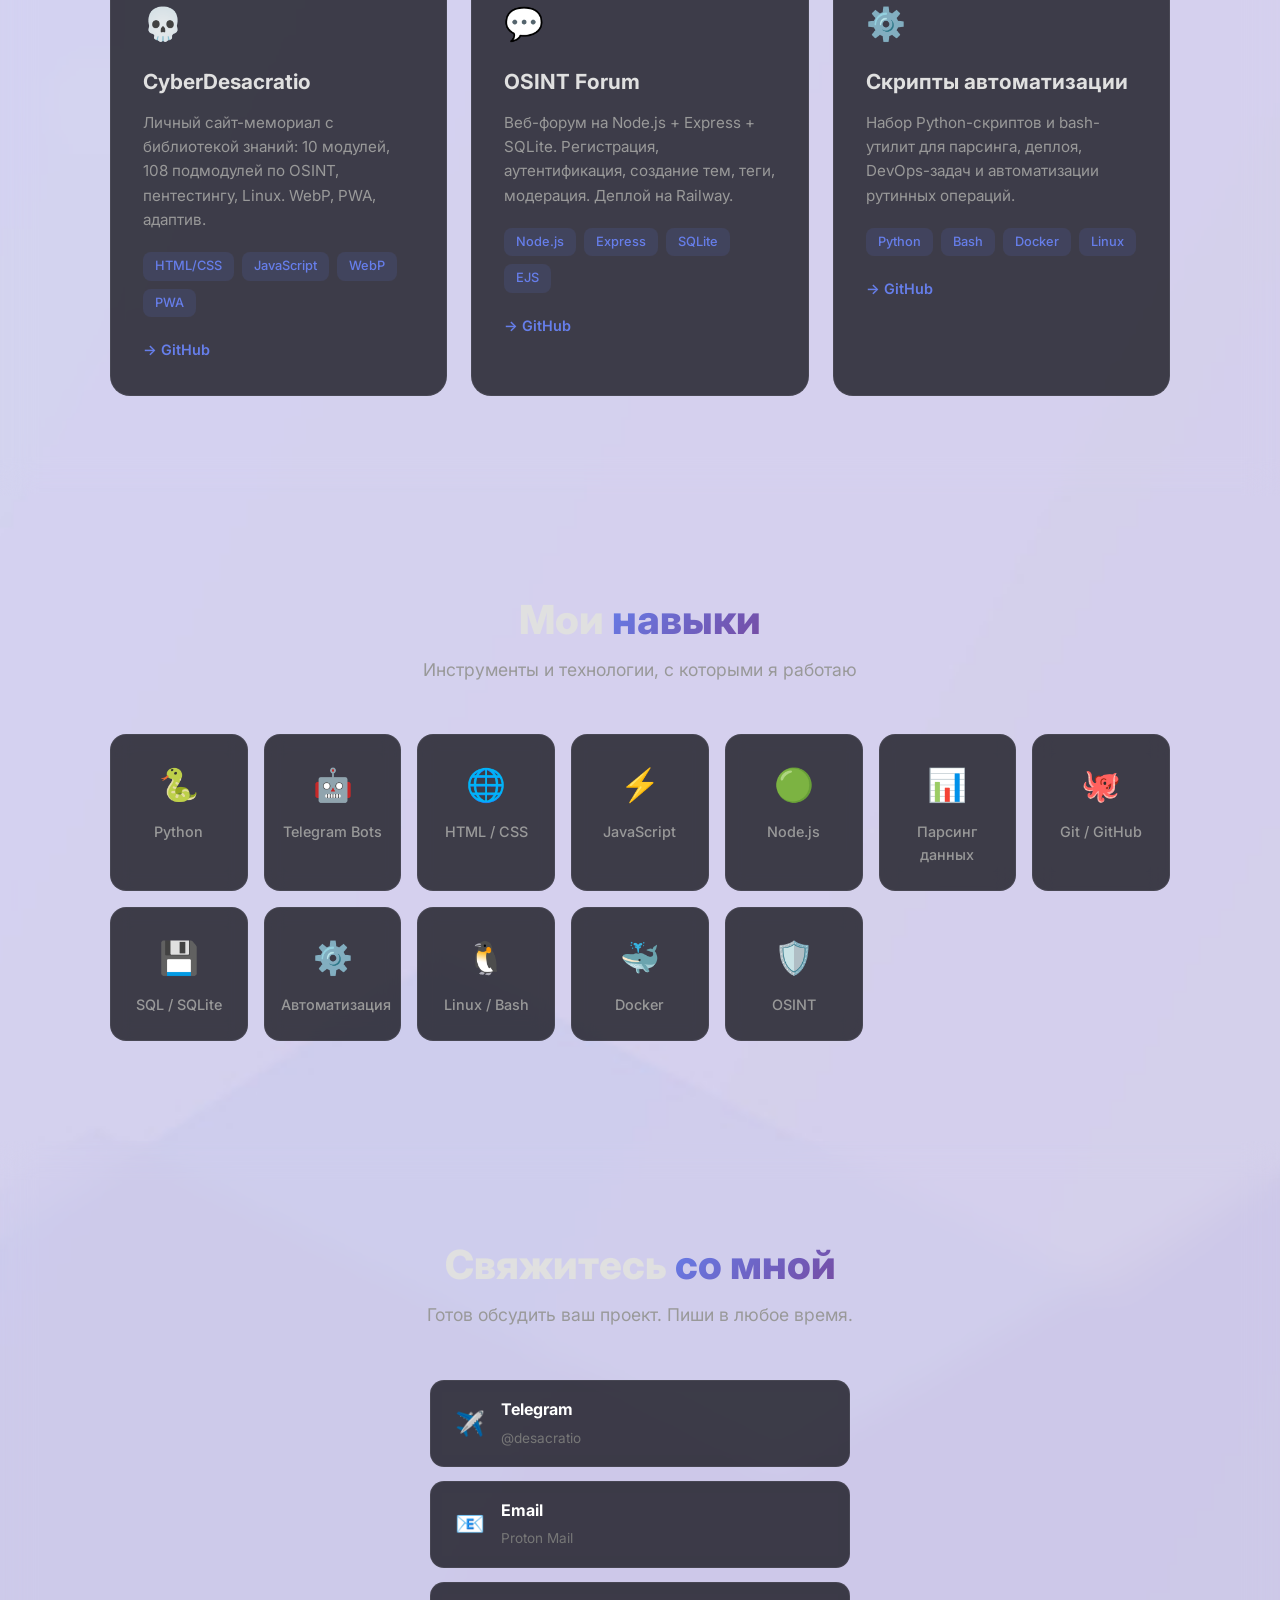
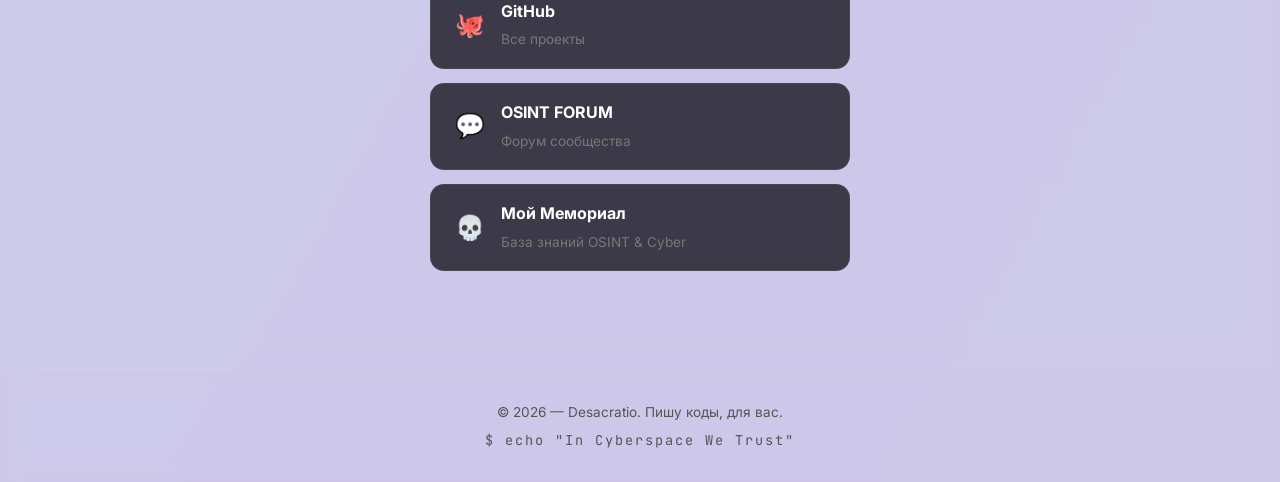
==== commit 482c86ed: "fix: beforeinstallprompt in head, remove background-attachment fixed, simplify to JPG only" ====
--- a/index.html
+++ b/index.html
@@ -49,6 +49,9 @@
     <link rel="preconnect" href="https://fonts.gstatic.com" crossorigin>
     <link rel="preload" href="https://fonts.googleapis.com/css2?family=Inter:wght@400;500;600;700;800&family=JetBrains+Mono:wght@400;600&display=swap" as="style">
 
+    <!-- Отключаем PWA-установку -->
+    <script>window.addEventListener('beforeinstallprompt',function(e){e.preventDefault();});</script>
+
     <title>Desacratio | Пишу коды для вас</title>
     <link rel="stylesheet" href="style.css">
     <link href="https://fonts.googleapis.com/css2?family=Inter:wght@400;500;600;700;800&family=JetBrains+Mono:wght@400;600&display=swap" rel="stylesheet">
@@ -373,7 +376,6 @@
 
     <script src="script.js"></script>
     <script>
-    window.addEventListener('beforeinstallprompt', function(e) { e.preventDefault(); });
     if ('serviceWorker' in navigator) {
         navigator.serviceWorker.register('/sw.js').catch(function(){});
     }
--- a/style.css
+++ b/style.css
@@ -99,7 +99,6 @@
     padding-right: var(--sar);
     padding-bottom: var(--sab);
     padding-left: var(--sal);
-    background-attachment: fixed;
     background-size: cover;
     background-position: center;
     background-repeat: no-repeat;
@@ -112,30 +111,30 @@
 /* Десктоп (>= 1024px) */
 @media (min-width: 1024px) {
     body {
-        background-image: url('assets/images/anime-bg-dark-desktop.webp');
+        background-image: url('assets/images/anime-bg-dark-desktop.jpg');
     }
     body[data-theme="light"] {
-        background-image: url('assets/images/anime-bg-light-desktop.webp');
+        background-image: url('assets/images/anime-bg-light-desktop.jpg');
     }
 }
 
 /* Планшет (768px — 1023px) */
 @media (min-width: 768px) and (max-width: 1023px) {
     body {
-        background-image: url('assets/images/anime-bg-dark-tablet.webp');
+        background-image: url('assets/images/anime-bg-dark-tablet.jpg');
     }
     body[data-theme="light"] {
-        background-image: url('assets/images/anime-bg-light-tablet.webp');
+        background-image: url('assets/images/anime-bg-light-tablet.jpg');
     }
 }
 
 /* Телефон (< 768px) */
 @media (max-width: 767px) {
     body {
-        background-image: url('assets/images/anime-bg-dark-mobile.webp');
+        background-image: url('assets/images/anime-bg-dark-mobile.jpg');
     }
     body[data-theme="light"] {
-        background-image: url('assets/images/anime-bg-light-mobile.webp');
+        background-image: url('assets/images/anime-bg-light-mobile.jpg');
     }
 }
 
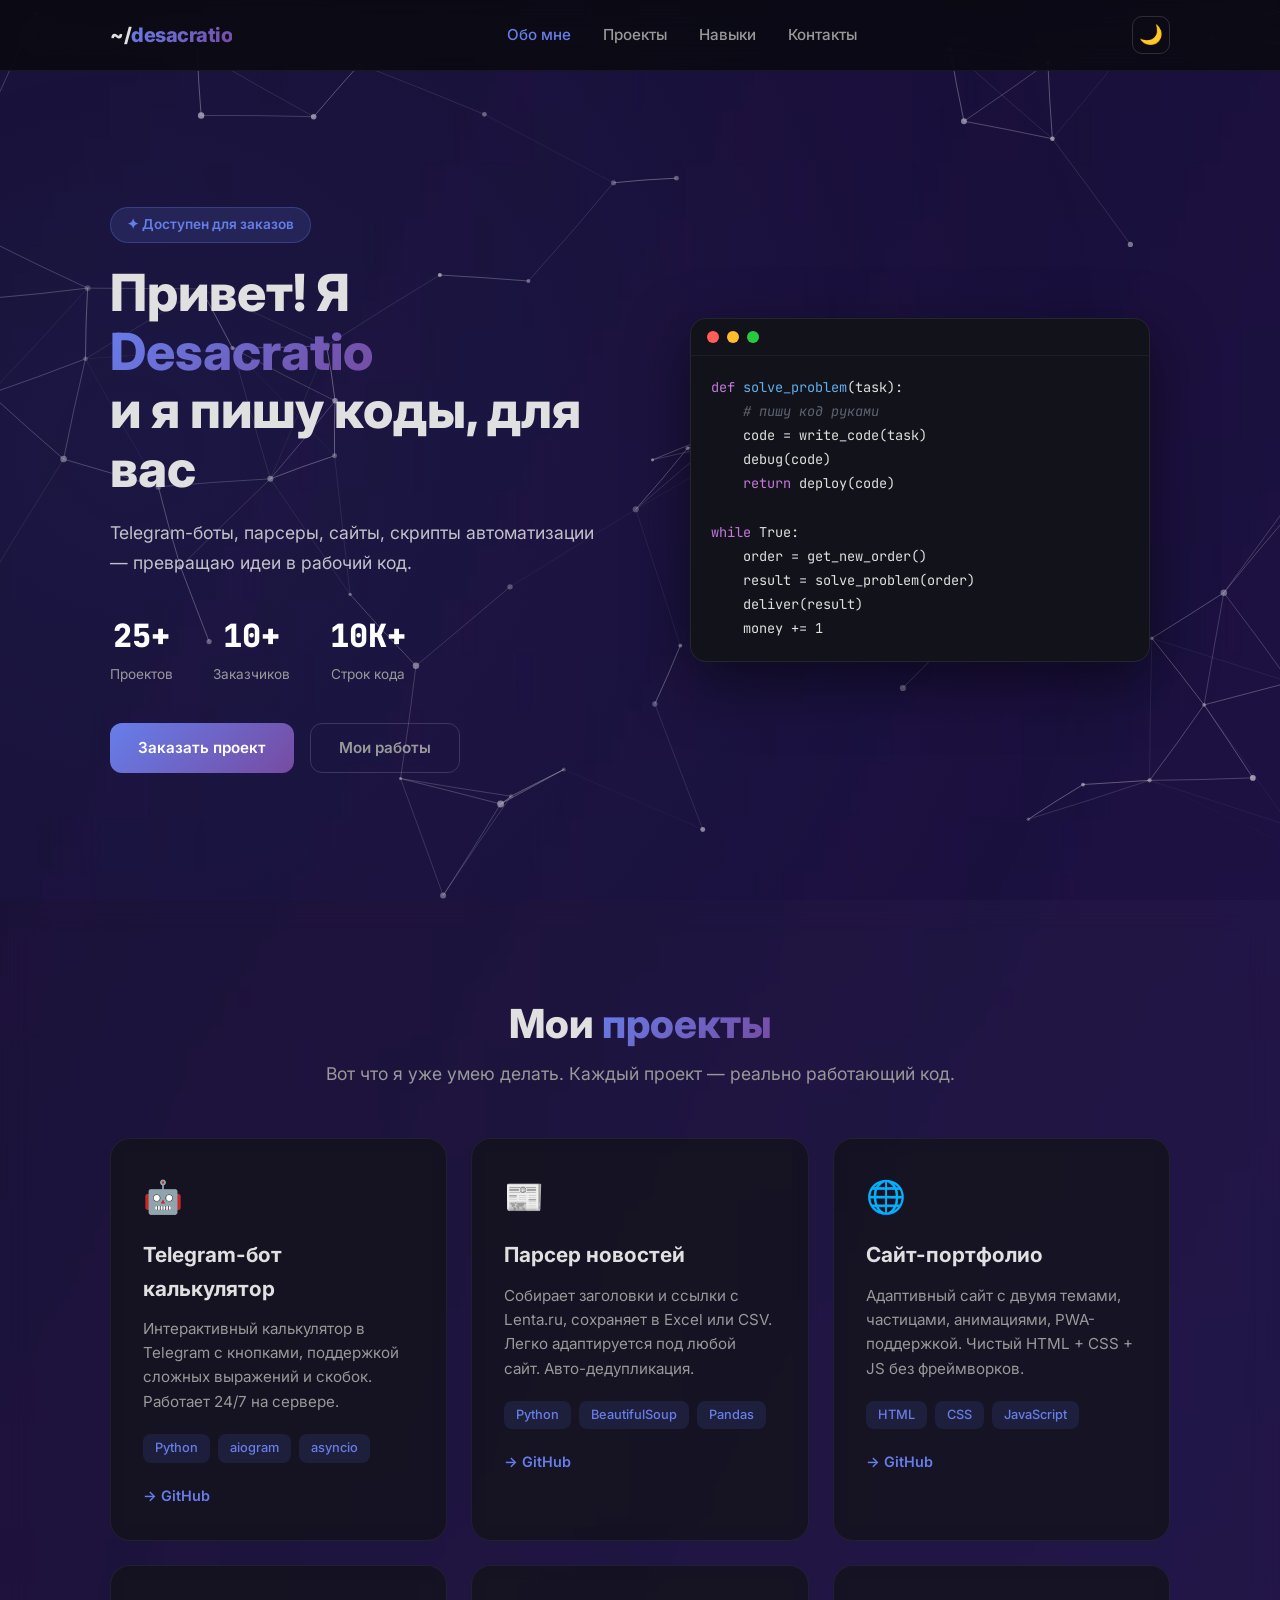
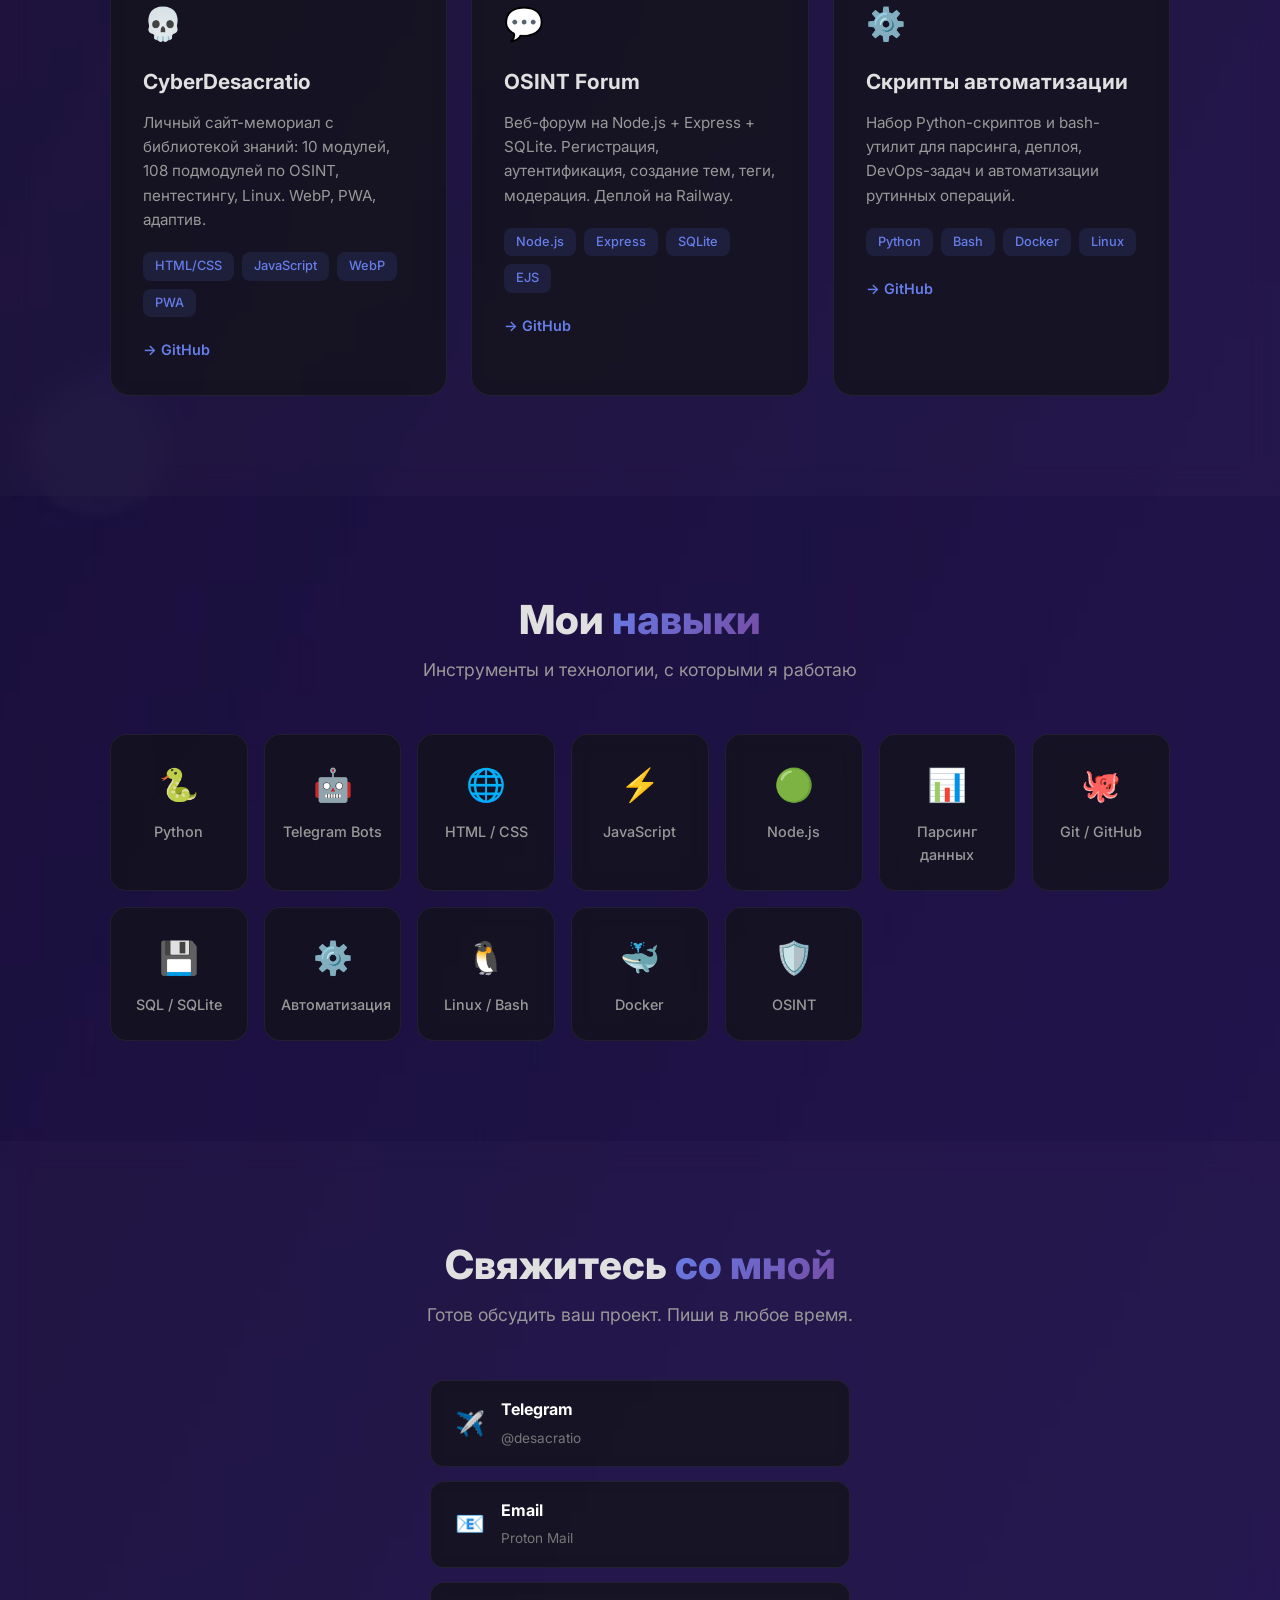
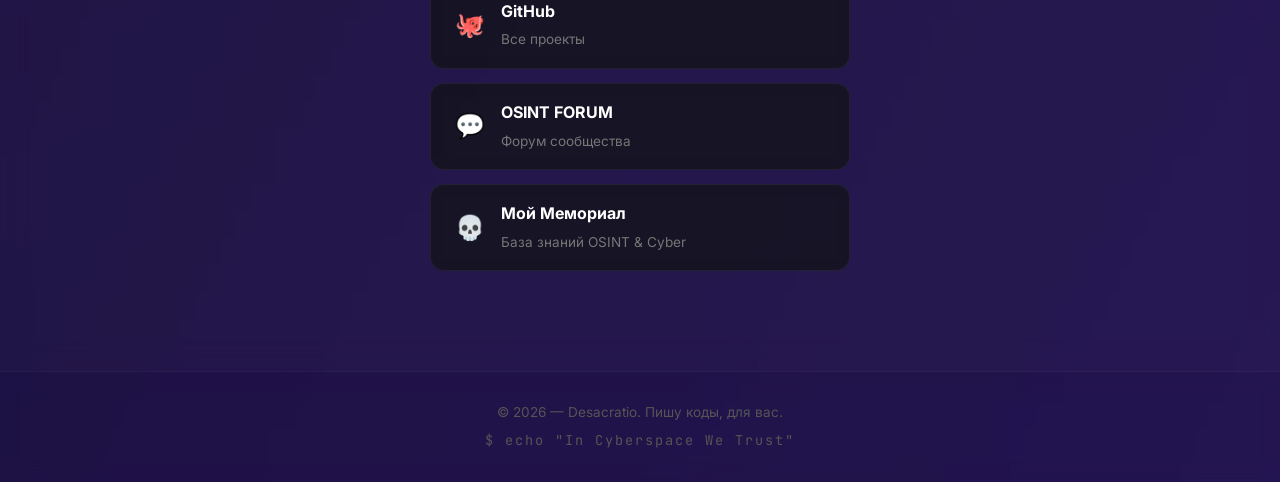
==== commit 48ecb715: "Fix: network-first SW, remove beforeinstallprompt, add cache-busting" ====
--- a/index.html
+++ b/index.html
@@ -49,11 +49,8 @@
     <link rel="preconnect" href="https://fonts.gstatic.com" crossorigin>
     <link rel="preload" href="https://fonts.googleapis.com/css2?family=Inter:wght@400;500;600;700;800&family=JetBrains+Mono:wght@400;600&display=swap" as="style">
 
-    <!-- Отключаем PWA-установку -->
-    <script>window.addEventListener('beforeinstallprompt',function(e){e.preventDefault();});</script>
-
     <title>Desacratio | Пишу коды для вас</title>
-    <link rel="stylesheet" href="style.css">
+    <link rel="stylesheet" href="style.css?v=2">
     <link href="https://fonts.googleapis.com/css2?family=Inter:wght@400;500;600;700;800&family=JetBrains+Mono:wght@400;600&display=swap" rel="stylesheet">
 </head>
 <body>
@@ -374,10 +371,13 @@
         <svg viewBox="0 0 24 24"><polyline points="18 15 12 9 6 15"/></svg>
     </button>
 
-    <script src="script.js"></script>
+    <script src="script.js?v=2"></script>
     <script>
     if ('serviceWorker' in navigator) {
-        navigator.serviceWorker.register('/sw.js').catch(function(){});
+        navigator.serviceWorker.register('/sw.js?v=2').catch(function(){});
+        navigator.serviceWorker.addEventListener('controllerchange', () => {
+            window.location.reload();
+        });
     }
     </script>
 </body>
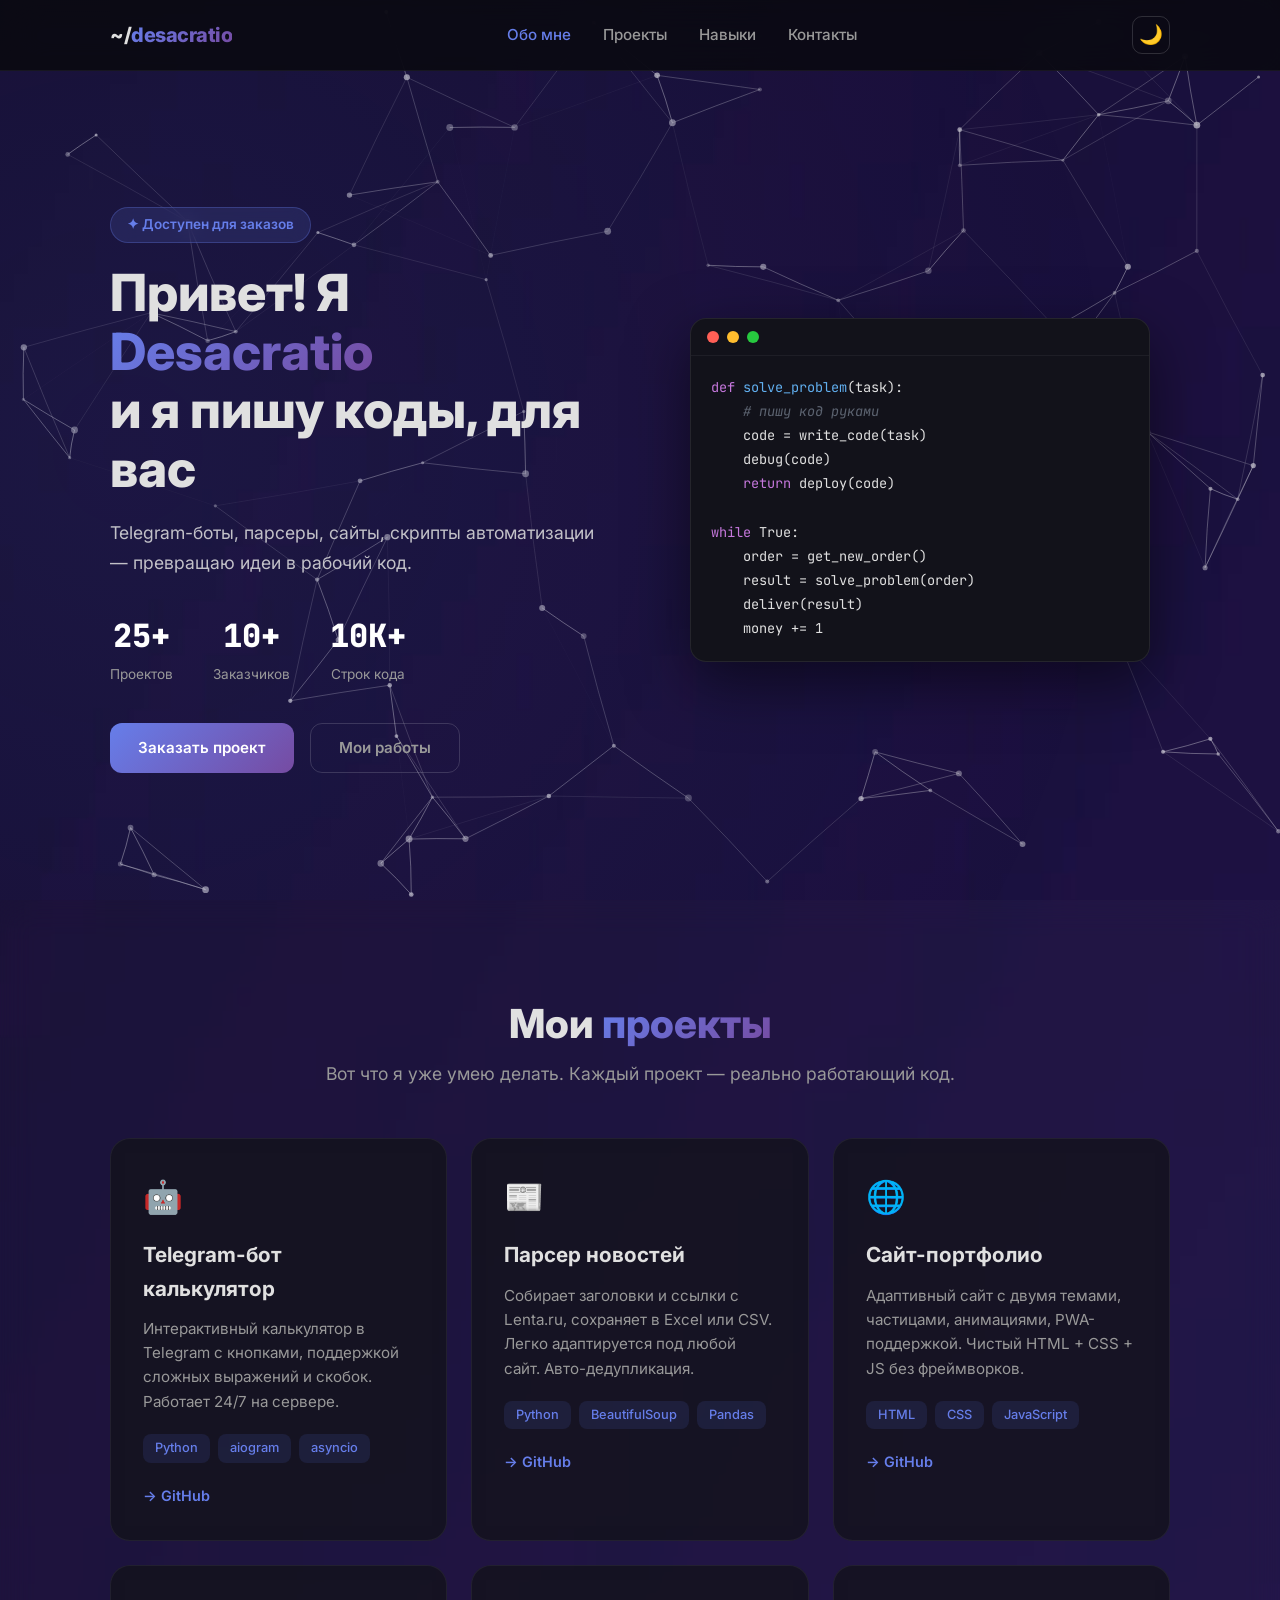
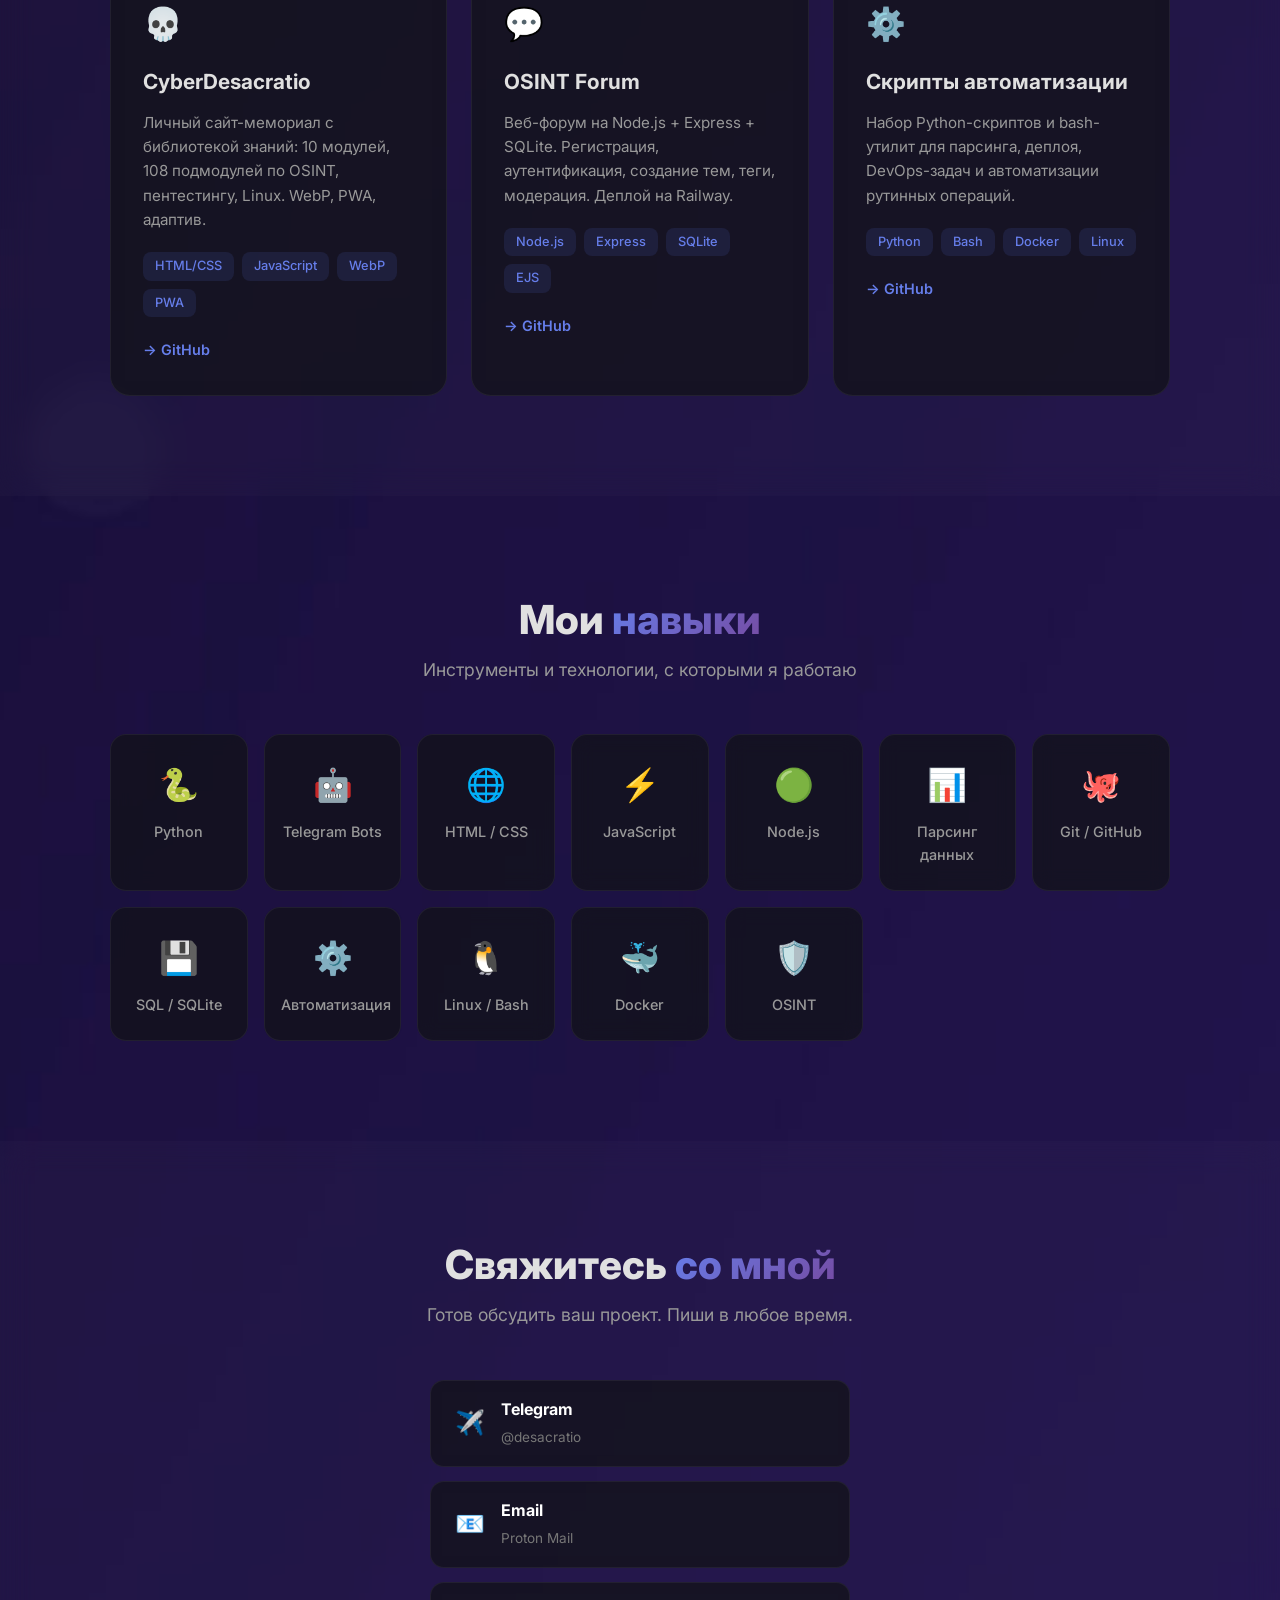
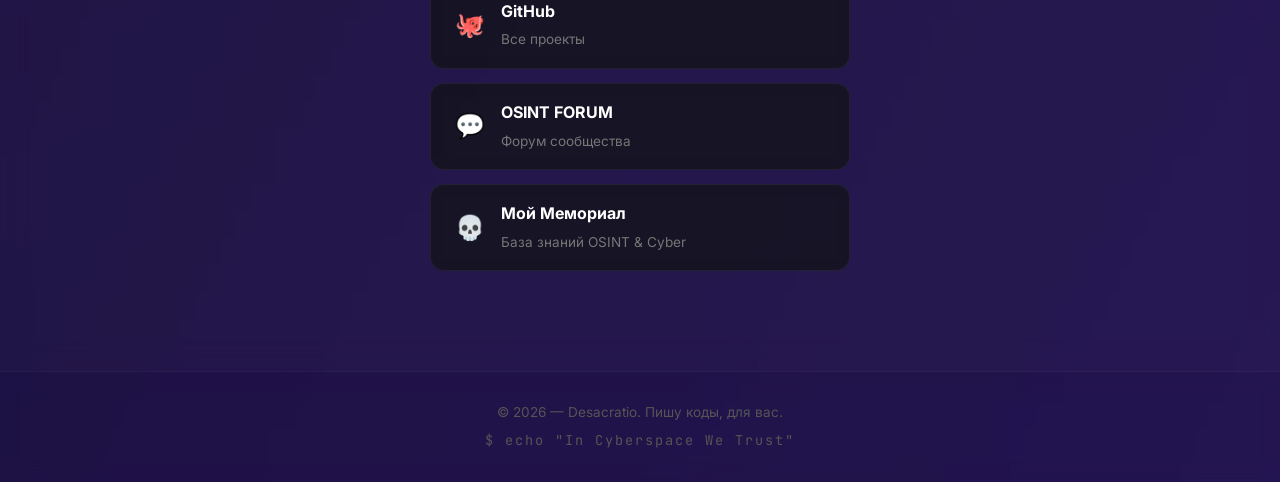
==== commit 4341ffc0: "KILL SW: delete service worker, clear all caches, force version migration" ====
--- a/index.html
+++ b/index.html
@@ -372,13 +372,5 @@
     </button>
 
     <script src="script.js?v=2"></script>
-    <script>
-    if ('serviceWorker' in navigator) {
-        navigator.serviceWorker.register('/sw.js?v=2').catch(function(){});
-        navigator.serviceWorker.addEventListener('controllerchange', () => {
-            window.location.reload();
-        });
-    }
-    </script>
 </body>
 </html>
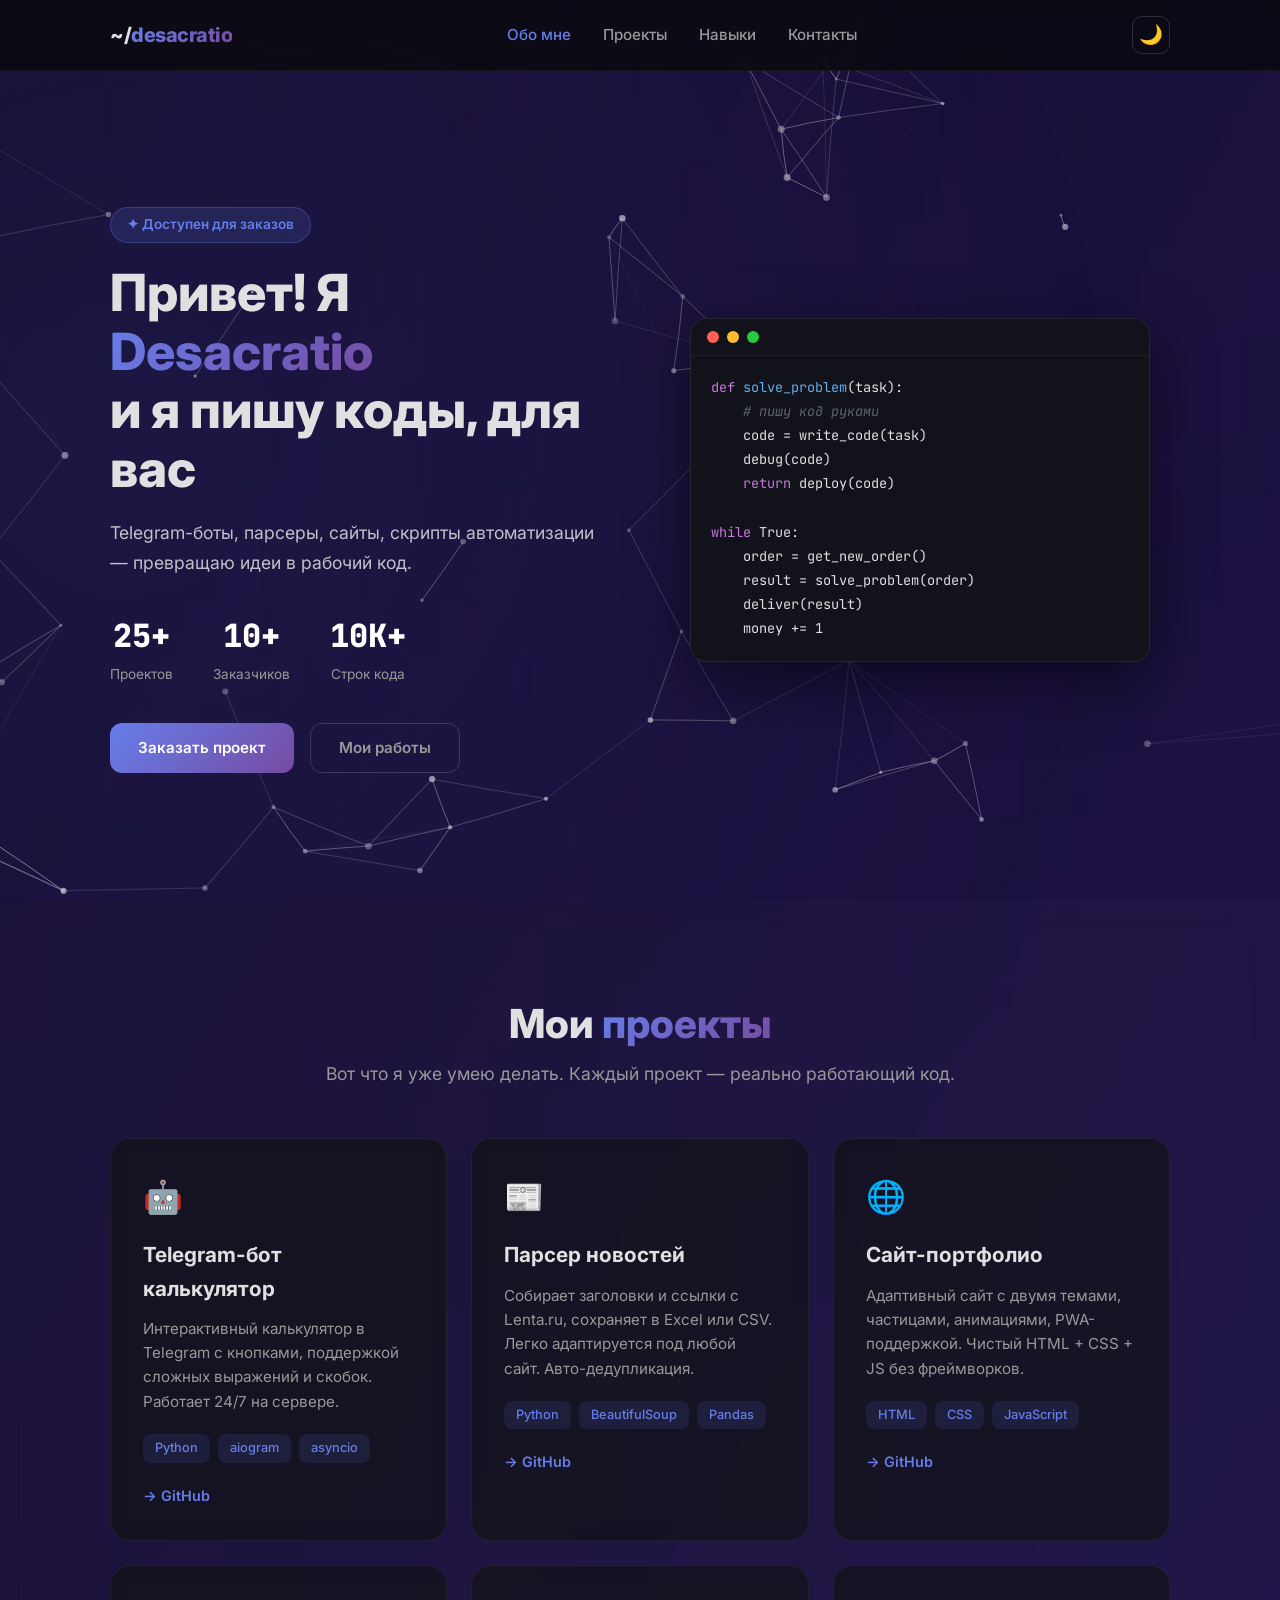
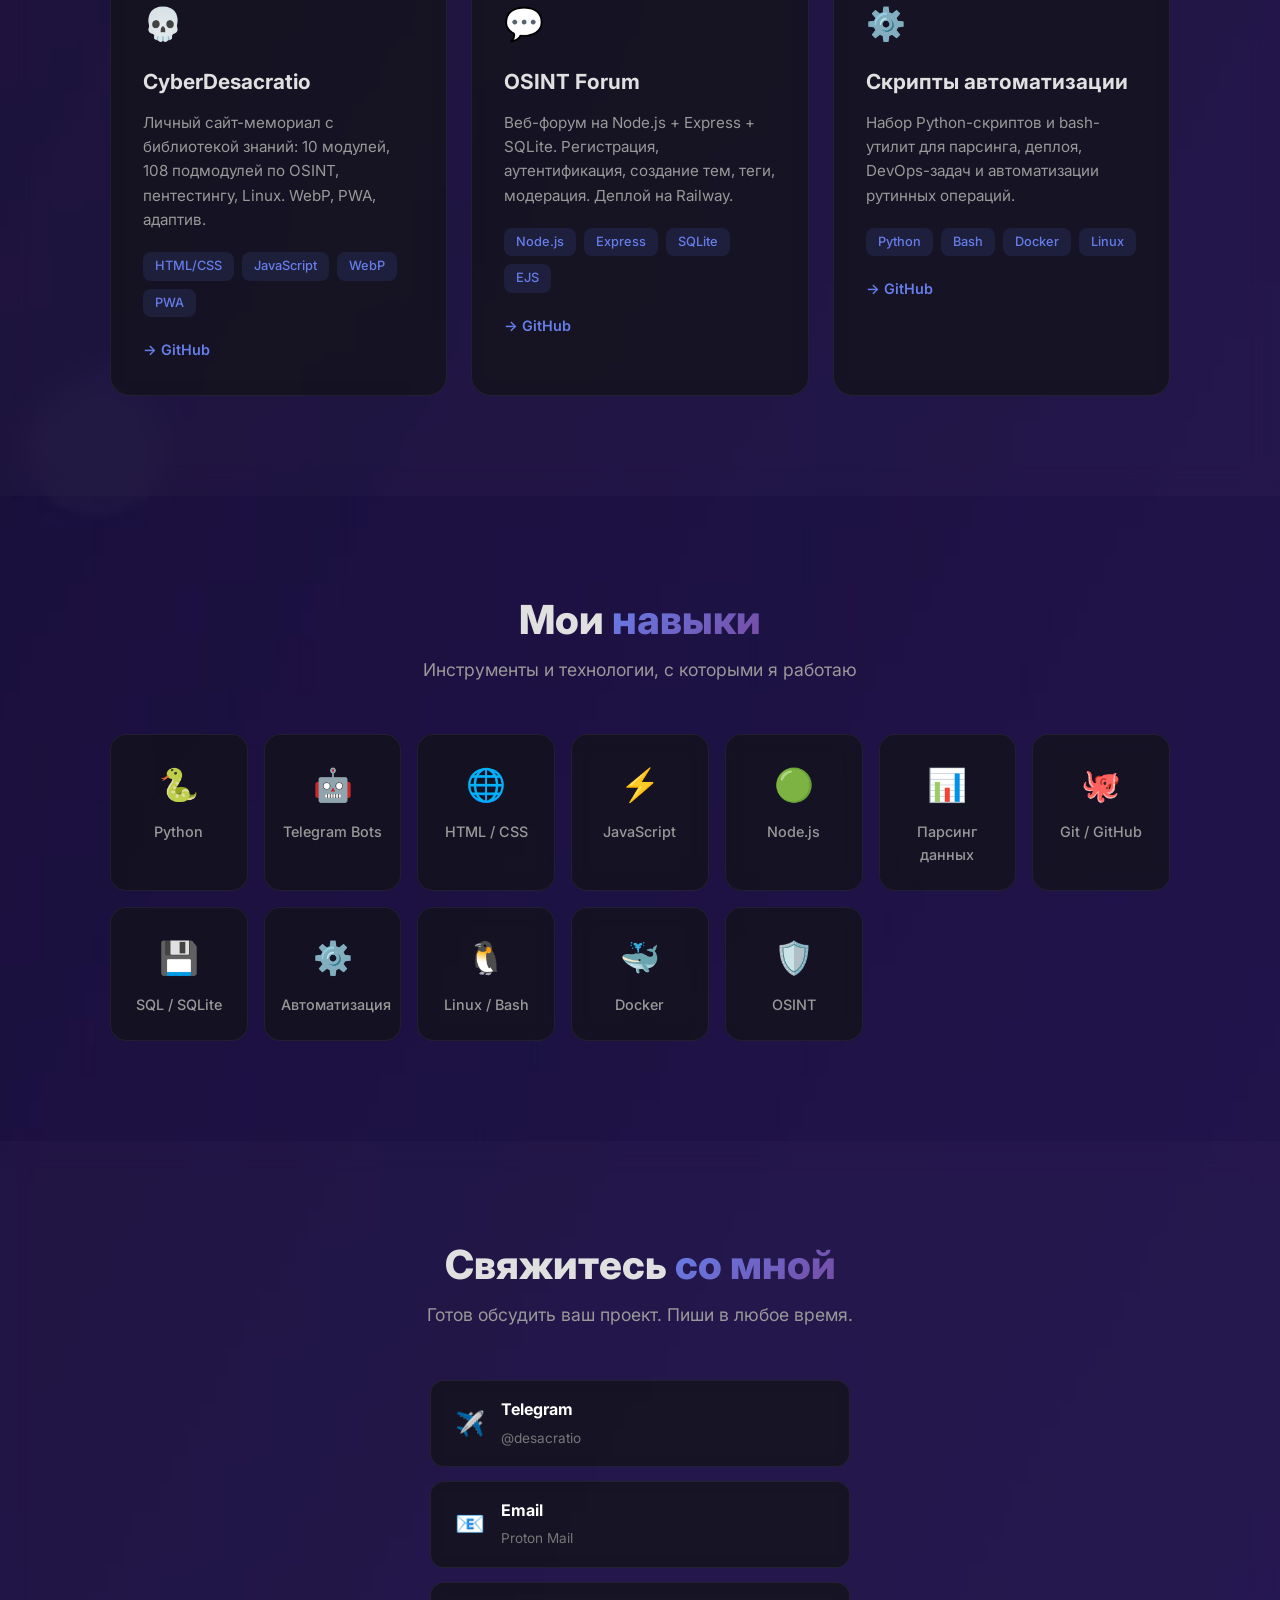
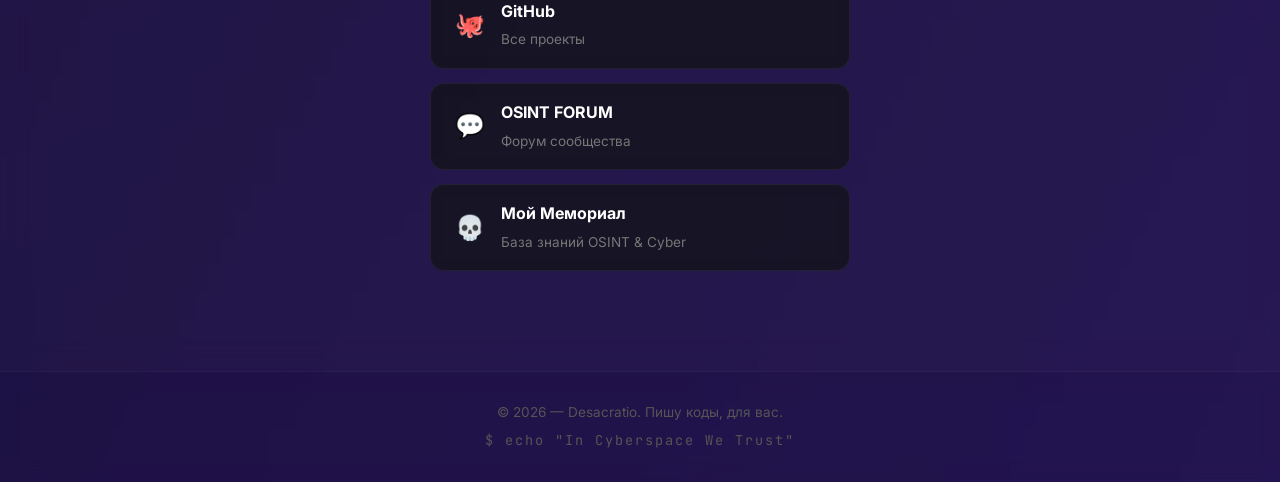
==== commit 2f2ba267: "Remove manifest + PWA meta tags, upgrade SW stub to auto-kill" ====
--- a/index.html
+++ b/index.html
@@ -15,18 +15,7 @@
     <link rel="icon" href="favicon.ico" sizes="any">
     <link rel="icon" href="assets/icons/favicon.svg" type="image/svg+xml">
     <link rel="apple-touch-icon" href="assets/icons/apple-touch-icon.png">
-    <link rel="manifest" href="manifest.json">
-
-    <!-- iOS / Safari -->
-    <meta name="apple-mobile-web-app-capable" content="yes">
-    <meta name="apple-mobile-web-app-status-bar-style" content="black-translucent">
-    <meta name="apple-mobile-web-app-title" content="Desacratio">
-    <meta name="format-detection" content="telephone=no">
-
-    <!-- Windows / IE -->
-    <meta name="application-name" content="Desacratio">
-    <meta name="msapplication-TileColor" content="#0a0a0f">
-    <meta name="msapplication-TileImage" content="assets/icons/android-chrome-192x192.png">
+    <link rel="apple-touch-icon" href="assets/icons/apple-touch-icon.png">
 
     <!-- Open Graph / Social -->
     <meta property="og:title" content="Desacratio — пишу коды для вас">
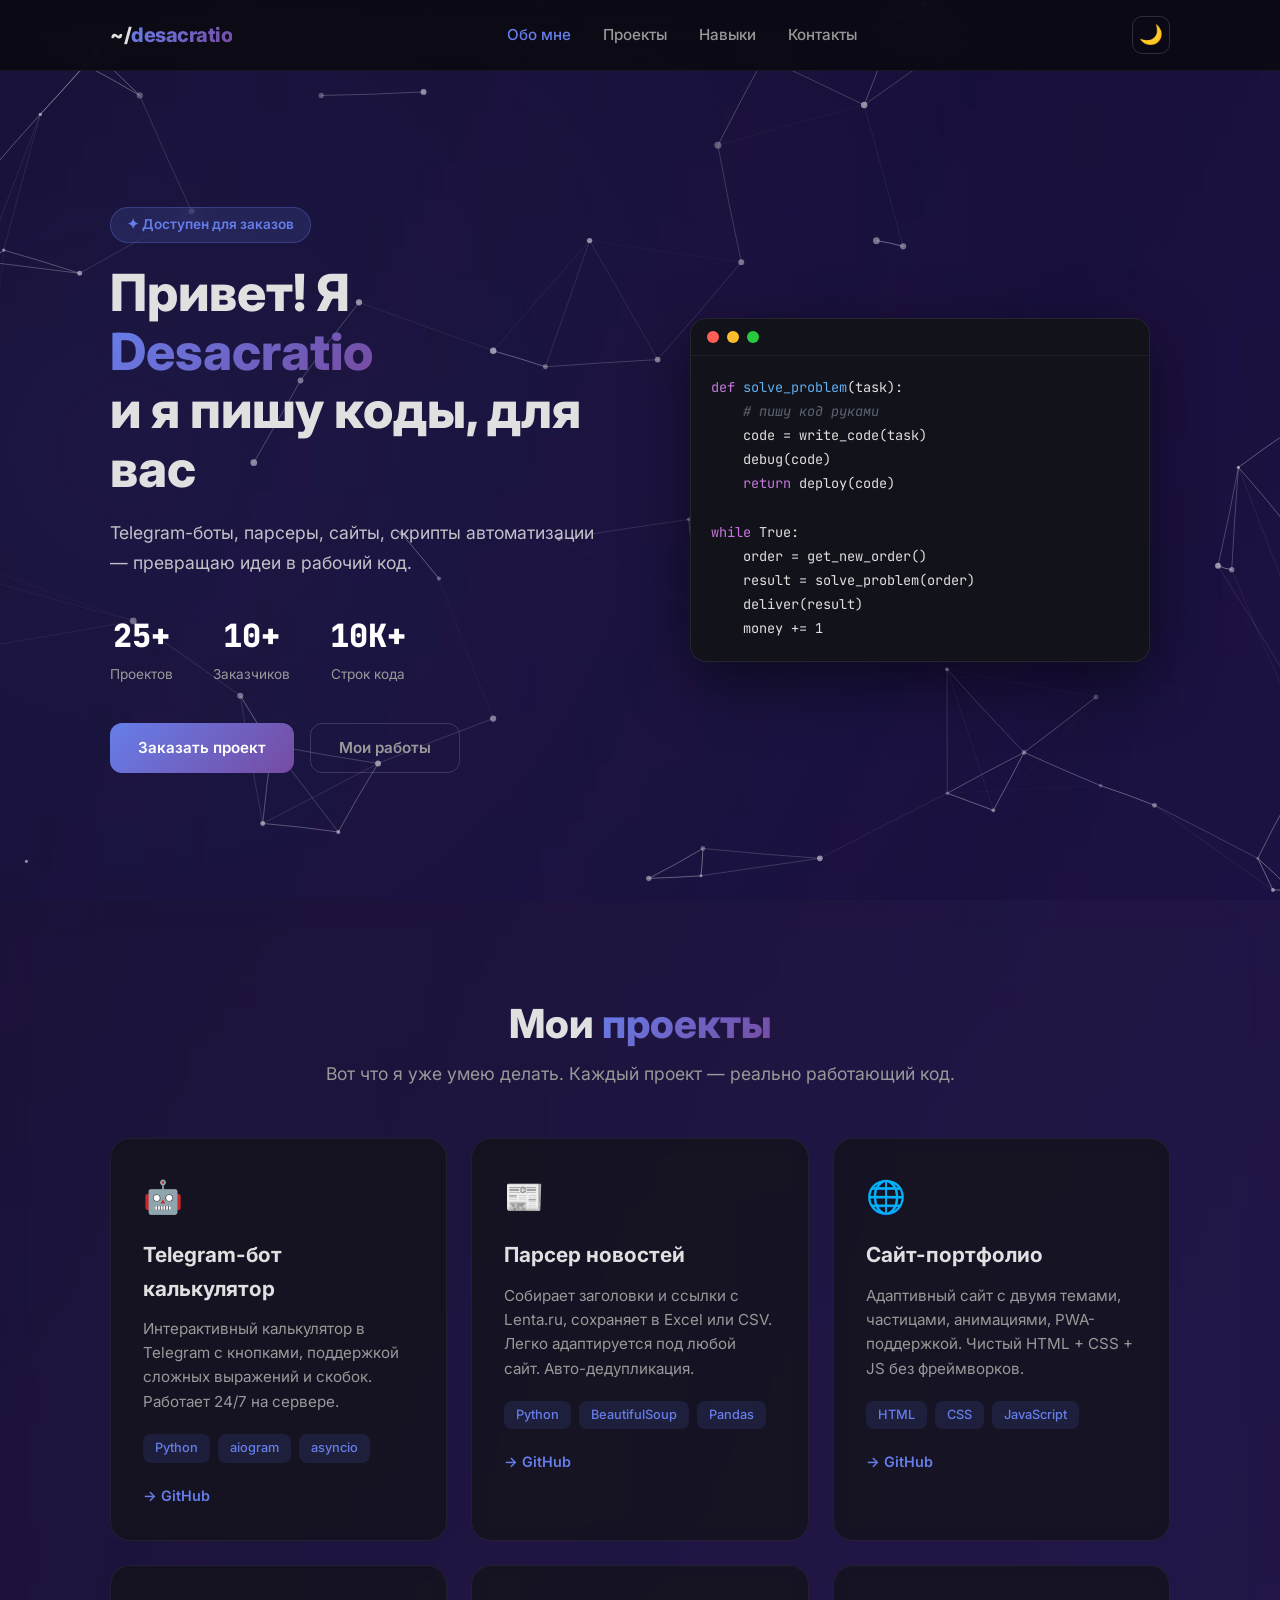
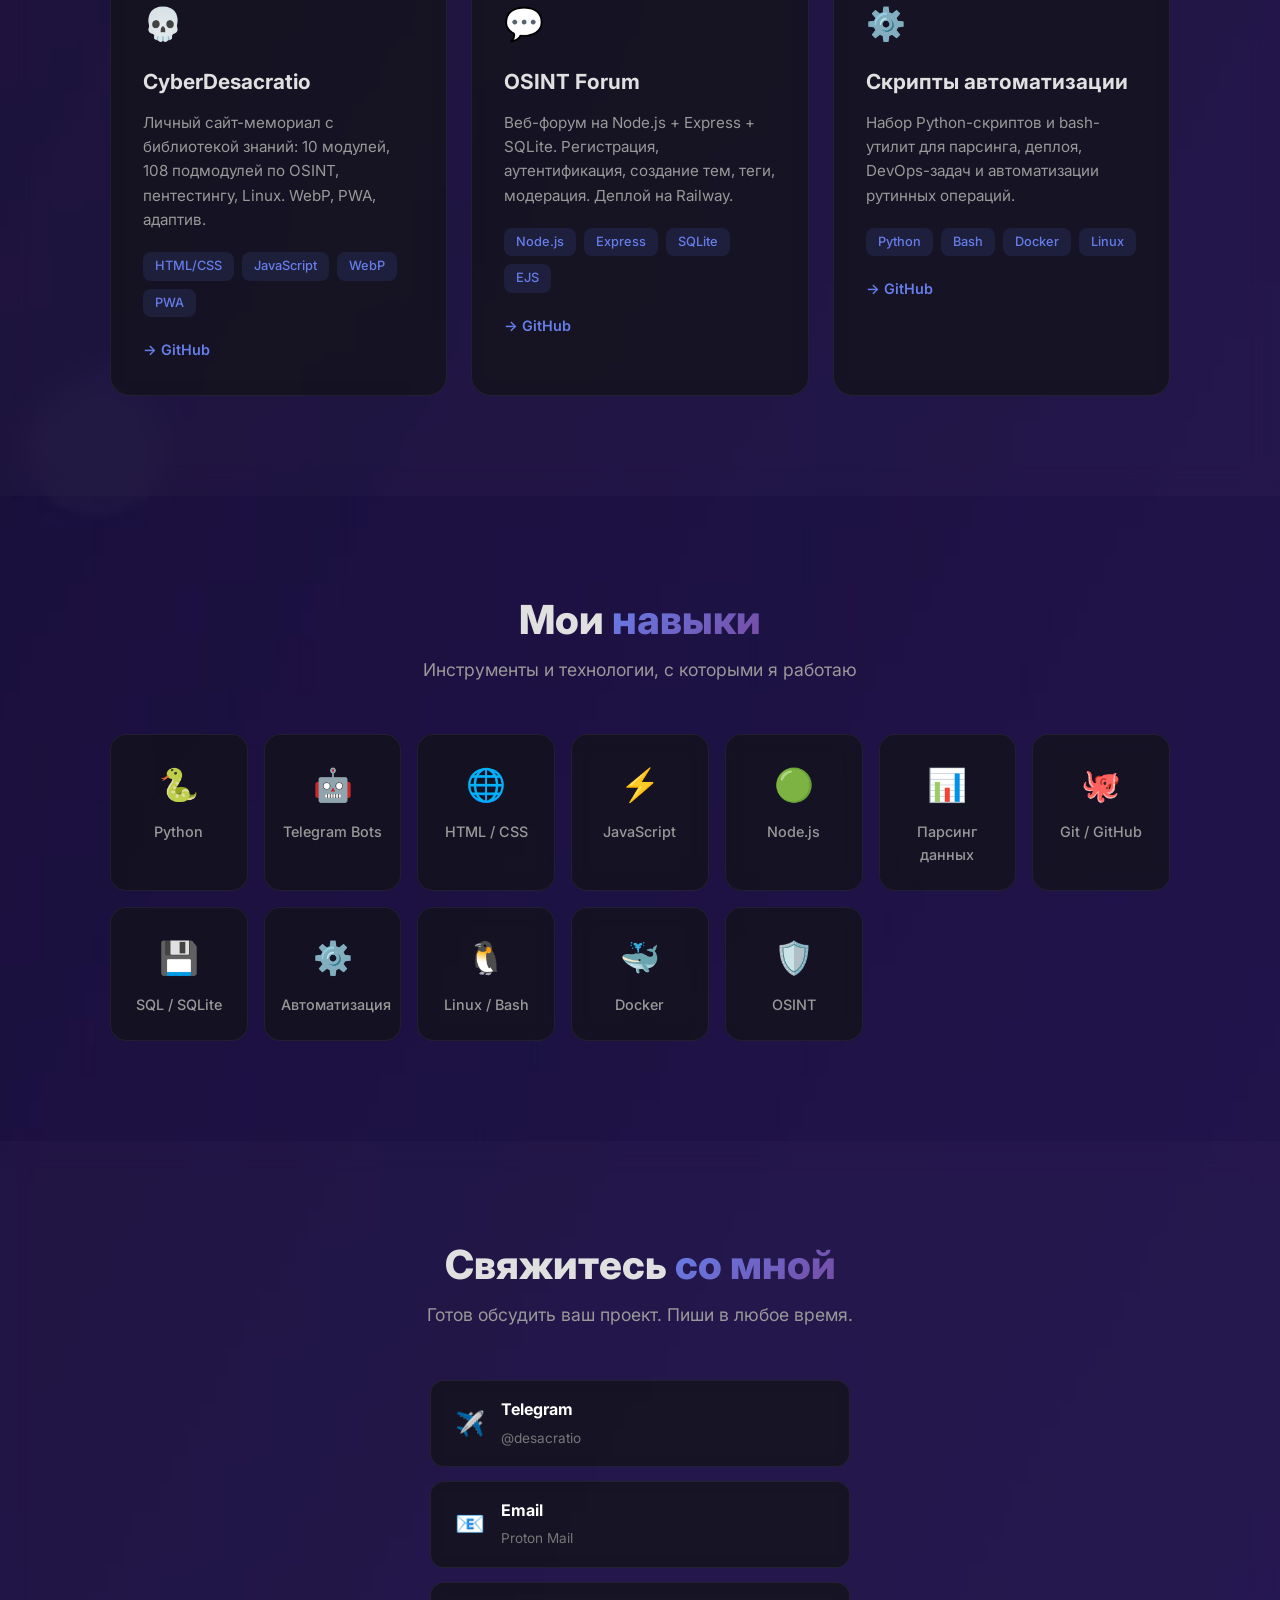
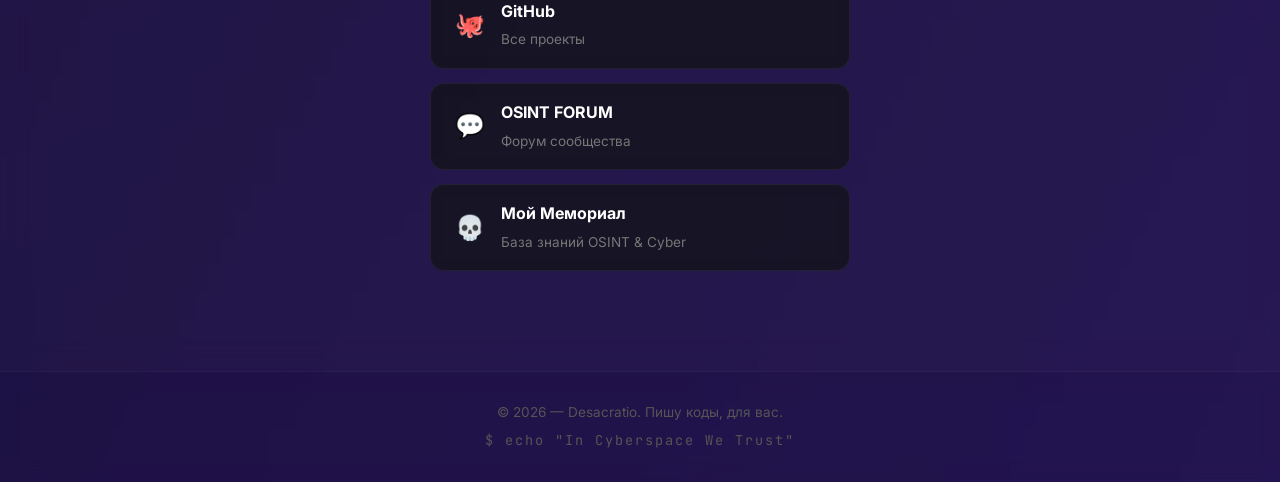
==== commit 609a6f22: "FINAL: delete sw.js + manifest.json (404), inline SW killer in head" ====
--- a/index.html
+++ b/index.html
@@ -11,6 +11,15 @@
     <meta name="author" content="Desacratio">
     <meta name="robots" content="index, follow">
 
+    <!-- Убиваем PWA/SW до загрузки всего остального -->
+    <script>
+        window.addEventListener('beforeinstallprompt', function(e) { e.preventDefault(); e.stopPropagation(); });
+        if ('serviceWorker' in navigator) {
+            navigator.serviceWorker.getRegistrations().then(function(r) { r.forEach(function(r2) { r2.unregister(); }); });
+        }
+        if ('caches' in window) { caches.keys().then(function(k) { k.forEach(function(k2) { caches.delete(k2); }); }); }
+    </script>
+
     <!-- Favicon -->
     <link rel="icon" href="favicon.ico" sizes="any">
     <link rel="icon" href="assets/icons/favicon.svg" type="image/svg+xml">
